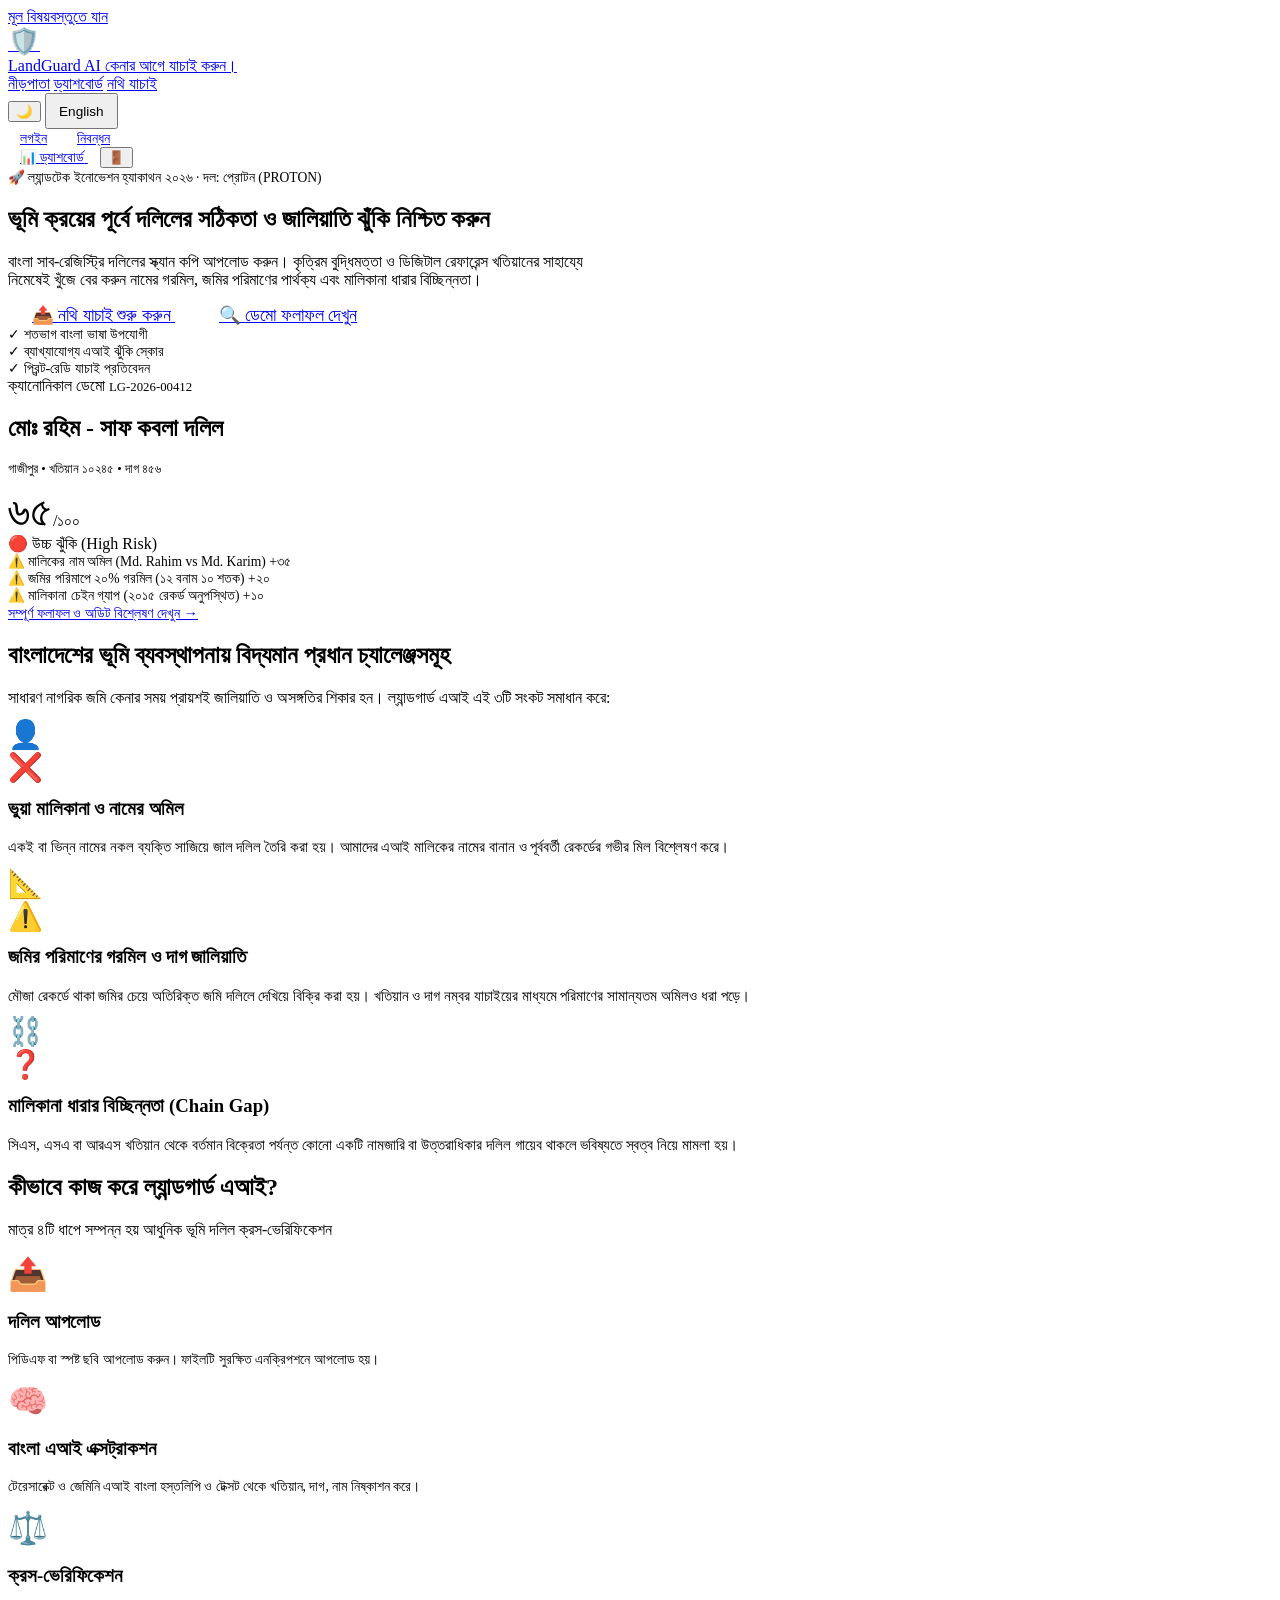
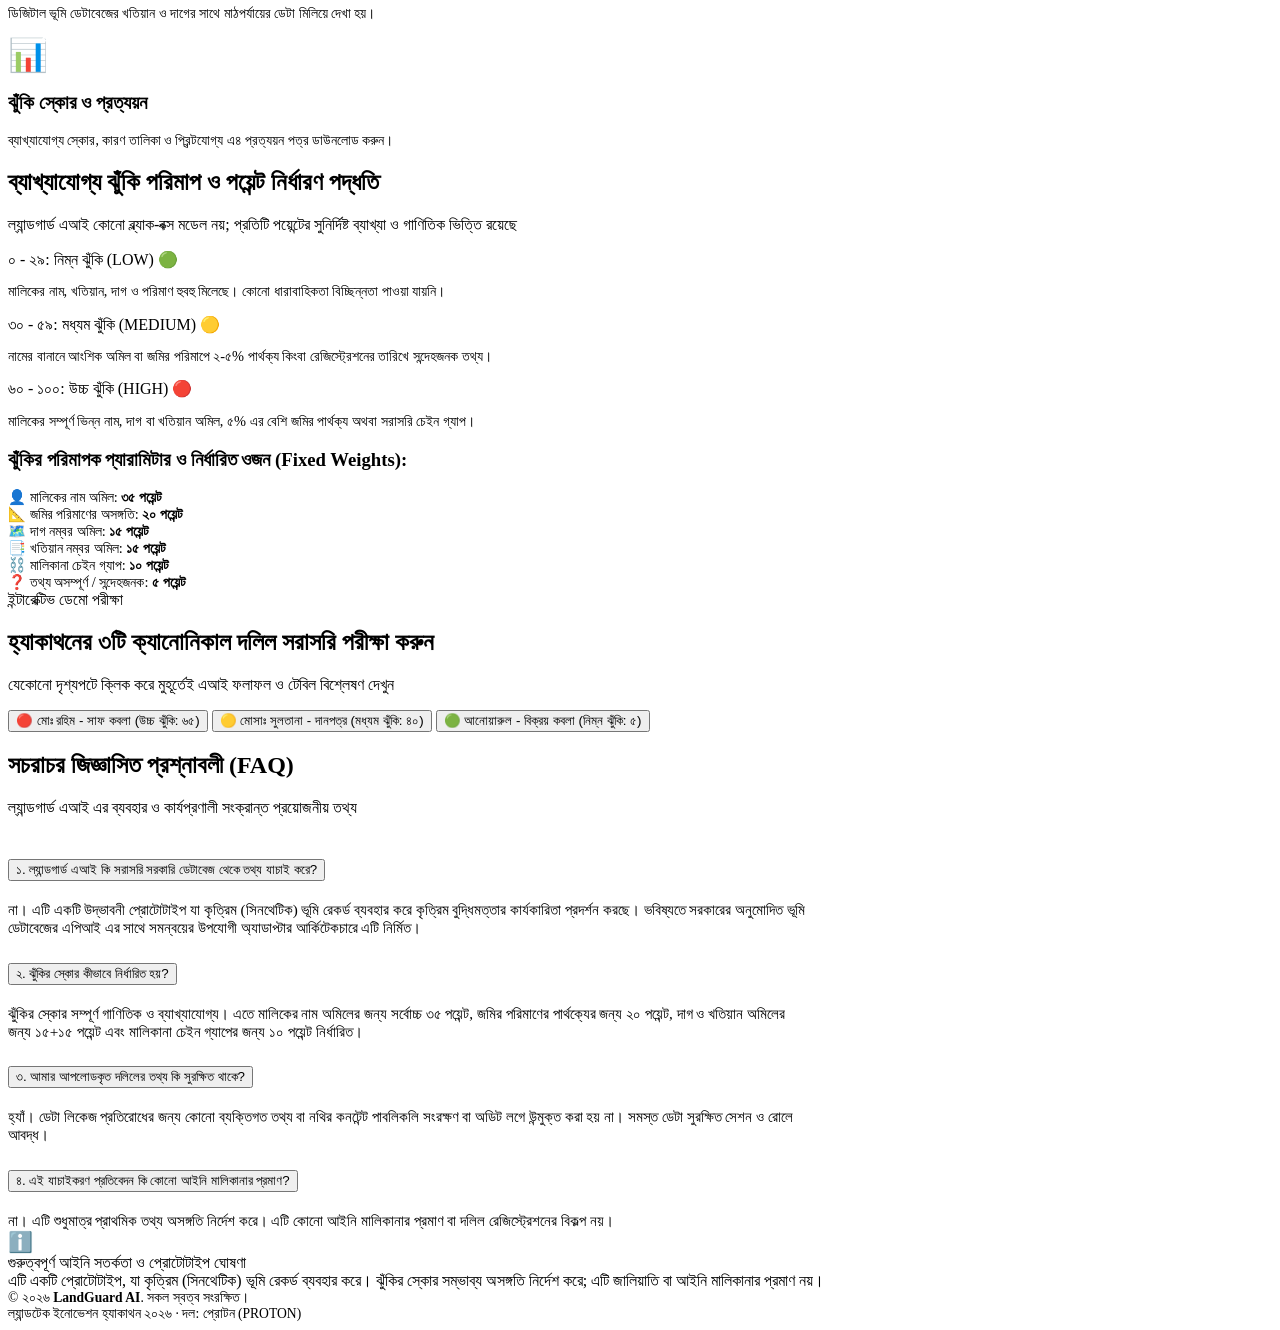
==== frontend/index.html @ 5c53dc71 "feat(frontend): complete Part A frontend-first implementation with mock layer, i18n, design system, " ====
<!DOCTYPE html>
<html lang="bn">
<head>
  <meta charset="UTF-8">
  <meta name="viewport" content="width=device-width, initial-scale=1.0">
  <title>LandGuard AI - কেনার আগে যাচাই করুন | ভূমি দলিল যাচাইকরণ প্ল্যাটফর্ম</title>
  <meta name="description" content="বাংলা-প্রথম এআইনির্ভর ভূমি দলিল যাচাইকরণ ও জালিয়াতি ঝুঁকি সনাক্তকরণ প্রোটোটাইপ। ল্যান্ডটেক ইনোভেশন হ্যাকাথন ২০২৬, টিম প্রোটন।">
  <link rel="preconnect" href="https://fonts.googleapis.com">
  <link rel="preconnect" href="https://fonts.gstatic.com" crossorigin>
  <link href="https://fonts.googleapis.com/css2?family=Inter:wght@400;500;600&family=Noto+Sans+Bengali:wght@400;500;600;700&family=Poppins:wght@600;700&family=JetBrains+Mono:wght@500;600&display=swap" rel="stylesheet">
  <link rel="stylesheet" href="/css/bootstrap.min.css">
  <link rel="stylesheet" href="/css/tokens.css">
  <link rel="stylesheet" href="/css/base.css">
  <link rel="stylesheet" href="/css/components.css">
  <style>
    .hero-section {
      background: radial-gradient(circle at 80% 20%, rgba(19, 165, 121, 0.12) 0%, rgba(11, 37, 69, 0.02) 70%), var(--color-bg);
      padding: var(--space-7) 0 var(--space-8) 0;
      border-bottom: 1px solid var(--color-border);
    }
    .feature-icon-box {
      width: 56px;
      height: 56px;
      border-radius: var(--radius-md);
      background-color: var(--color-surface-alt);
      display: flex;
      align-items: center;
      justify-content: center;
      font-size: 1.75rem;
      margin-bottom: var(--space-3);
    }
    .step-card {
      position: relative;
      background: var(--color-surface);
      border: 1px solid var(--color-border);
      border-radius: var(--radius-lg);
      padding: var(--space-4);
      height: 100%;
    }
    .step-num {
      position: absolute;
      top: -14px;
      left: 20px;
      width: 32px;
      height: 32px;
      border-radius: 50%;
      background: var(--color-primary);
      color: #fff;
      display: flex;
      align-items: center;
      justify-content: center;
      font-weight: 700;
      font-size: 0.9rem;
    }
  </style>
</head>
<body>
  <a href="#main" class="skip-link">মূল বিষয়বস্তুতে যান</a>

  <!-- Header / Navigation -->
  <header class="navbar-custom">
    <div class="container-lg-custom d-flex justify-content-between align-items-center">
      <a href="/index.html" class="navbar-brand-wrap">
        <span style="font-size: 1.6rem;">🛡️</span>
        <div>
          <span class="navbar-brand-title">LandGuard AI</span>
          <span class="navbar-brand-tagline" data-i18n="app.tagline">কেনার আগে যাচাই করুন।</span>
        </div>
      </a>

      <!-- Desktop Nav Links -->
      <nav class="d-none d-md-flex align-items-center gap-1">
        <a href="/index.html" class="nav-link-custom active" data-nav="home" data-i18n="nav.home">নীড়পাতা</a>
        <a href="/dashboard.html" class="nav-link-custom" data-nav="dashboard" data-i18n="nav.dashboard">ড্যাশবোর্ড</a>
        <a href="/upload.html" class="nav-link-custom" data-nav="upload" data-i18n="nav.upload">নথি যাচাই</a>
        <a href="/admin/index.html" class="nav-link-custom nav-admin-only" style="display: none;" data-nav="admin" data-i18n="nav.admin">অ্যাডমিন</a>
      </nav>

      <!-- User & Utilities -->
      <div class="d-flex align-items-center gap-2">
        <button class="btn-custom btn-ghost-custom text-white theme-toggle-btn" aria-label="Toggle theme">
          <span class="theme-toggle-icon">🌙</span>
        </button>
        <button class="btn-custom btn-outline-custom text-white border-white lang-toggle-btn" style="min-height: 36px; padding: 0 12px; font-size: 0.85rem;">
          English
        </button>

        <!-- Guest Links -->
        <div class="nav-guest-only d-flex align-items-center gap-2">
          <a href="/login.html" class="btn-custom btn-ghost-custom text-white" style="min-height: 36px; padding: 0 12px; font-size: 0.85rem;" data-i18n="nav.login">লগইন</a>
          <a href="/register.html" class="btn-custom btn-secondary-custom" style="min-height: 36px; padding: 0 14px; font-size: 0.85rem;" data-i18n="nav.register">নিবন্ধন</a>
        </div>

        <!-- Authenticated Links -->
        <div class="nav-auth-only d-none align-items-center gap-2 ps-2 border-start border-secondary">
          <a href="/dashboard.html" class="btn-custom btn-secondary-custom" style="min-height: 36px; padding: 0 12px; font-size: 0.85rem;">
            <span>📊</span> <span data-i18n="nav.dashboard">ড্যাশবোর্ড</span>
          </a>
          <button class="btn-custom btn-ghost-custom text-white logout-trigger" title="লগআউট" aria-label="লগআউট">
            <span>🚪</span>
          </button>
        </div>
      </div>
    </div>
  </header>

  <!-- Main Content -->
  <main id="main" class="main-content">
    
    <!-- Hero Section -->
    <section class="hero-section">
      <div class="container-lg-custom">
        <div class="row align-items-center g-5">
          <div class="col-12 col-lg-7">
            <span class="badge mb-3 px-3 py-2" style="background-color: var(--color-surface); border: 1px solid var(--color-border); color: var(--color-primary); font-size: 0.85rem; border-radius: var(--radius-pill);">
              🚀 ল্যান্ডটেক ইনোভেশন হ্যাকাথন ২০২৬ · দল: প্রোটন (PROTON)
            </span>
            <h1 class="display-hero mb-3" style="color: var(--color-primary);">
              ভূমি ক্রয়ের পূর্বে দলিলের সঠিকতা ও জালিয়াতি ঝুঁকি নিশ্চিত করুন
            </h1>
            <p class="text-lead text-muted-custom mb-4" style="max-width: 620px;">
              বাংলা সাব-রেজিস্ট্রি দলিলের স্ক্যান কপি আপলোড করুন। কৃত্রিম বুদ্ধিমত্তা ও ডিজিটাল রেফারেন্স খতিয়ানের সাহায্যে নিমেষেই খুঁজে বের করুন নামের গরমিল, জমির পরিমাণের পার্থক্য এবং মালিকানা ধারার বিচ্ছিন্নতা।
            </p>

            <div class="d-flex flex-wrap gap-3 mb-4">
              <a href="/upload.html" class="btn-custom btn-secondary-custom" style="font-size: 1.1rem; padding: 0 24px;">
                <span>📤</span> <span data-i18n="upload.title">নথি যাচাই শুরু করুন</span>
              </a>
              <a href="#demoPreview" class="btn-custom btn-outline-custom" style="font-size: 1.1rem; padding: 0 20px;">
                <span>🔍</span> <span>ডেমো ফলাফল দেখুন</span>
              </a>
            </div>

            <!-- Trust Points -->
            <div class="d-flex flex-wrap gap-4 text-muted-custom pt-3 border-top border-light-subtle" style="font-size: 0.9rem;">
              <div>✓ শতভাগ বাংলা ভাষা উপযোগী</div>
              <div>✓ ব্যাখ্যাযোগ্য এআই ঝুঁকি স্কোর</div>
              <div>✓ প্রিন্ট-রেডি যাচাই প্রতিবেদন</div>
            </div>
          </div>

          <!-- Hero Visual Card (Interactive Mini Result Preview) -->
          <div class="col-12 col-lg-5">
            <div class="card-custom watermark-synthetic p-4" style="box-shadow: var(--shadow-lg);">
              <div class="d-flex justify-content-between align-items-center mb-3">
                <span class="badge bg-danger-subtle text-danger border border-danger-subtle fw-semibold">ক্যানোনিকাল ডেমো</span>
                <span class="font-mono text-muted-custom" style="font-size: 0.8rem;">LG-2026-00412</span>
              </div>
              <h2 class="h5 mb-1">মোঃ রহিম - সাফ কবলা দলিল</h2>
              <p class="text-muted-custom mb-3" style="font-size: 0.8rem;">গাজীপুর • খতিয়ান ১০২৪৫ • দাগ ৪৫৬</p>

              <!-- Mini Gauge Preview -->
              <div class="text-center py-2 mb-3 rounded" style="background-color: var(--color-surface-alt);">
                <div class="font-mono fw-bold text-danger" style="font-size: 2.8rem; line-height: 1;">৬৫<span style="font-size: 1rem; color: var(--color-text-muted);">/১০০</span></div>
                <span class="risk-badge risk-badge--high mt-1">
                  <span>🔴</span> <span>উচ্চ ঝুঁকি (High Risk)</span>
                </span>
              </div>

              <div class="d-flex flex-column gap-2 mb-3" style="font-size: 0.85rem;">
                <div class="d-flex justify-content-between align-items-center p-2 rounded" style="background: var(--risk-high-bg); color: var(--risk-high);">
                  <span>⚠️ মালিকের নাম অমিল (Md. Rahim vs Md. Karim)</span>
                  <span class="font-mono fw-bold">+৩৫</span>
                </div>
                <div class="d-flex justify-content-between align-items-center p-2 rounded" style="background: var(--risk-high-bg); color: var(--risk-high);">
                  <span>⚠️ জমির পরিমাপে ২০% গরমিল (১২ বনাম ১০ শতক)</span>
                  <span class="font-mono fw-bold">+২০</span>
                </div>
                <div class="d-flex justify-content-between align-items-center p-2 rounded" style="background: var(--risk-high-bg); color: var(--risk-high);">
                  <span>⚠️ মালিকানা চেইন গ্যাপ (২০১৫ রেকর্ড অনুপস্থিত)</span>
                  <span class="font-mono fw-bold">+১০</span>
                </div>
              </div>

              <a href="/result.html?id=3" class="btn-custom btn-primary-custom w-100" style="min-height: 40px; font-size: 0.9rem;">
                সম্পূর্ণ ফলাফল ও অডিট বিশ্লেষণ দেখুন →
              </a>
            </div>
          </div>
        </div>
      </div>
    </section>

    <!-- Problem Breakdown Section -->
    <section class="py-5">
      <div class="container-lg-custom">
        <div class="text-center mb-5">
          <h2 class="h2 mb-2">বাংলাদেশের ভূমি ব্যবস্থাপনায় বিদ্যমান প্রধান চ্যালেঞ্জসমূহ</h2>
          <p class="text-muted-custom mx-auto" style="max-width: 640px;">সাধারণ নাগরিক জমি কেনার সময় প্রায়শই জালিয়াতি ও অসঙ্গতির শিকার হন। ল্যান্ডগার্ড এআই এই ৩টি সংকট সমাধান করে:</p>
        </div>

        <div class="row g-4">
          <div class="col-12 col-md-4">
            <div class="card-custom h-100">
              <div class="feature-icon-box" style="color: var(--risk-high);">👤❌</div>
              <h3 class="h4 mb-2">ভুয়া মালিকানা ও নামের অমিল</h3>
              <p class="text-muted-custom" style="font-size: 0.95rem;">
                একই বা ভিন্ন নামের নকল ব্যক্তি সাজিয়ে জাল দলিল তৈরি করা হয়। আমাদের এআই মালিকের নামের বানান ও পূর্ববর্তী রেকর্ডের গভীর মিল বিশ্লেষণ করে।
              </p>
            </div>
          </div>

          <div class="col-12 col-md-4">
            <div class="card-custom h-100">
              <div class="feature-icon-box" style="color: var(--risk-medium);">📐⚠️</div>
              <h3 class="h4 mb-2">জমির পরিমাণের গরমিল ও দাগ জালিয়াতি</h3>
              <p class="text-muted-custom" style="font-size: 0.95rem;">
                মৌজা রেকর্ডে থাকা জমির চেয়ে অতিরিক্ত জমি দলিলে দেখিয়ে বিক্রি করা হয়। খতিয়ান ও দাগ নম্বর যাচাইয়ের মাধ্যমে পরিমাণের সামান্যতম অমিলও ধরা পড়ে।
              </p>
            </div>
          </div>

          <div class="col-12 col-md-4">
            <div class="card-custom h-100">
              <div class="feature-icon-box" style="color: var(--color-primary);">⛓️❓</div>
              <h3 class="h4 mb-2">মালিকানা ধারার বিচ্ছিন্নতা (Chain Gap)</h3>
              <p class="text-muted-custom" style="font-size: 0.95rem;">
                সিএস, এসএ বা আরএস খতিয়ান থেকে বর্তমান বিক্রেতা পর্যন্ত কোনো একটি নামজারি বা উত্তরাধিকার দলিল গায়েব থাকলে ভবিষ্যতে স্বত্ব নিয়ে মামলা হয়।
              </p>
            </div>
          </div>
        </div>
      </div>
    </section>

    <!-- How It Works Section -->
    <section class="py-5" style="background-color: var(--color-surface-alt); border-top: 1px solid var(--color-border); border-bottom: 1px solid var(--color-border);">
      <div class="container-lg-custom">
        <div class="text-center mb-5">
          <h2 class="h2 mb-2">কীভাবে কাজ করে ল্যান্ডগার্ড এআই?</h2>
          <p class="text-muted-custom mx-auto" style="max-width: 600px;">মাত্র ৪টি ধাপে সম্পন্ন হয় আধুনিক ভূমি দলিল ক্রস-ভেরিফিকেশন</p>
        </div>

        <div class="row g-4">
          <div class="col-12 col-sm-6 col-lg-3">
            <div class="step-card">
              <div class="step-num">১</div>
              <div class="mt-2 mb-2" style="font-size: 2rem;">📤</div>
              <h3 class="h5 mb-2">দলিল আপলোড</h3>
              <p class="text-muted-custom" style="font-size: 0.85rem;">পিডিএফ বা স্পষ্ট ছবি আপলোড করুন। ফাইলটি সুরক্ষিত এনক্রিপশনে আপলোড হয়।</p>
            </div>
          </div>

          <div class="col-12 col-sm-6 col-lg-3">
            <div class="step-card">
              <div class="step-num">২</div>
              <div class="mt-2 mb-2" style="font-size: 2rem;">🧠</div>
              <h3 class="h5 mb-2">বাংলা এআই এক্সট্রাকশন</h3>
              <p class="text-muted-custom" style="font-size: 0.85rem;">টেরেসারেক্ট ও জেমিনি এআই বাংলা হস্তলিপি ও টেক্সট থেকে খতিয়ান, দাগ, নাম নিষ্কাশন করে।</p>
            </div>
          </div>

          <div class="col-12 col-sm-6 col-lg-3">
            <div class="step-card">
              <div class="step-num">৩</div>
              <div class="mt-2 mb-2" style="font-size: 2rem;">⚖️</div>
              <h3 class="h5 mb-2">ক্রস-ভেরিফিকেশন</h3>
              <p class="text-muted-custom" style="font-size: 0.85rem;">ডিজিটাল ভূমি ডেটাবেজের খতিয়ান ও দাগের সাথে মাঠপর্যায়ের ডেটা মিলিয়ে দেখা হয়।</p>
            </div>
          </div>

          <div class="col-12 col-sm-6 col-lg-3">
            <div class="step-card">
              <div class="step-num">৪</div>
              <div class="mt-2 mb-2" style="font-size: 2rem;">📊</div>
              <h3 class="h5 mb-2">ঝুঁকি স্কোর ও প্রত্যয়ন</h3>
              <p class="text-muted-custom" style="font-size: 0.85rem;">ব্যাখ্যাযোগ্য স্কোর, কারণ তালিকা ও প্রিন্টযোগ্য এ৪ প্রত্যয়ন পত্র ডাউনলোড করুন।</p>
            </div>
          </div>
        </div>
      </div>
    </section>

    <!-- Risk Scoring Explainer Section -->
    <section class="py-5">
      <div class="container-lg-custom">
        <div class="text-center mb-5">
          <h2 class="h2 mb-2">ব্যাখ্যাযোগ্য ঝুঁকি পরিমাপ ও পয়েন্ট নির্ধারণ পদ্ধতি</h2>
          <p class="text-muted-custom mx-auto" style="max-width: 650px;">ল্যান্ডগার্ড এআই কোনো ব্ল্যাক-বক্স মডেল নয়; প্রতিটি পয়েন্টের সুনির্দিষ্ট ব্যাখ্যা ও গাণিতিক ভিত্তি রয়েছে</p>
        </div>

        <div class="row g-4 justify-content-center">
          <div class="col-12 col-md-4">
            <div class="card-custom text-center p-4" style="border-top: 4px solid var(--risk-low);">
              <span class="risk-badge risk-badge--low mb-2" style="font-size: 1rem;">০ - ২৯: নিম্ন ঝুঁকি (LOW) 🟢</span>
              <p class="text-muted-custom mt-2" style="font-size: 0.9rem;">
                মালিকের নাম, খতিয়ান, দাগ ও পরিমাণ হুবহু মিলেছে। কোনো ধারাবাহিকতা বিচ্ছিন্নতা পাওয়া যায়নি।
              </p>
            </div>
          </div>

          <div class="col-12 col-md-4">
            <div class="card-custom text-center p-4" style="border-top: 4px solid var(--risk-medium);">
              <span class="risk-badge risk-badge--medium mb-2" style="font-size: 1rem;">৩০ - ৫৯: মধ্যম ঝুঁকি (MEDIUM) 🟡</span>
              <p class="text-muted-custom mt-2" style="font-size: 0.9rem;">
                নামের বানানে আংশিক অমিল বা জমির পরিমাপে ২-৫% পার্থক্য কিংবা রেজিস্ট্রেশনের তারিখে সন্দেহজনক তথ্য।
              </p>
            </div>
          </div>

          <div class="col-12 col-md-4">
            <div class="card-custom text-center p-4" style="border-top: 4px solid var(--risk-high);">
              <span class="risk-badge risk-badge--high mb-2" style="font-size: 1rem;">৬০ - ১০০: উচ্চ ঝুঁকি (HIGH) 🔴</span>
              <p class="text-muted-custom mt-2" style="font-size: 0.9rem;">
                মালিকের সম্পূর্ণ ভিন্ন নাম, দাগ বা খতিয়ান অমিল, ৫% এর বেশি জমির পার্থক্য অথবা সরাসরি চেইন গ্যাপ।
              </p>
            </div>
          </div>
        </div>

        <!-- Weight Table -->
        <div class="mt-4 p-4 rounded" style="background-color: var(--color-surface); border: 1px solid var(--color-border);">
          <h3 class="h5 mb-3">ঝুঁকির পরিমাপক প্যারামিটার ও নির্ধারিত ওজন (Fixed Weights):</h3>
          <div class="row g-3" style="font-size: 0.9rem;">
            <div class="col-6 col-md-4">👤 মালিকের নাম অমিল: <strong>৩৫ পয়েন্ট</strong></div>
            <div class="col-6 col-md-4">📐 জমির পরিমাণের অসঙ্গতি: <strong>২০ পয়েন্ট</strong></div>
            <div class="col-6 col-md-4">🗺️ দাগ নম্বর অমিল: <strong>১৫ পয়েন্ট</strong></div>
            <div class="col-6 col-md-4">📑 খতিয়ান নম্বর অমিল: <strong>১৫ পয়েন্ট</strong></div>
            <div class="col-6 col-md-4">⛓️ মালিকানা চেইন গ্যাপ: <strong>১০ পয়েন্ট</strong></div>
            <div class="col-6 col-md-4">❓ তথ্য অসম্পূর্ণ / সন্দেহজনক: <strong>৫ পয়েন্ট</strong></div>
          </div>
        </div>
      </div>
    </section>

    <!-- Interactive Demo Preview (Anchor #demoPreview) -->
    <section id="demoPreview" class="py-5" style="background-color: var(--color-surface-alt); border-top: 1px solid var(--color-border); border-bottom: 1px solid var(--color-border);">
      <div class="container-lg-custom">
        <div class="text-center mb-4">
          <span class="sim-pill mb-2 d-inline-block">ইন্টারেক্টিভ ডেমো পরীক্ষা</span>
          <h2 class="h2 mb-2">হ্যাকাথনের ৩টি ক্যানোনিকাল দলিল সরাসরি পরীক্ষা করুন</h2>
          <p class="text-muted-custom mx-auto" style="max-width: 600px;">যেকোনো দৃশ্যপটে ক্লিক করে মুহূর্তেই এআই ফলাফল ও টেবিল বিশ্লেষণ দেখুন</p>
        </div>

        <!-- Scenario Switcher Buttons -->
        <div class="d-flex justify-content-center flex-wrap gap-2 mb-4">
          <button class="btn-custom btn-primary-custom landing-demo-tab" data-target="rahim">
            🔴 মোঃ রহিম - সাফ কবলা (উচ্চ ঝুঁকি: ৬৫)
          </button>
          <button class="btn-custom btn-outline-custom landing-demo-tab" data-target="medium">
            🟡 মোসাঃ সুলতানা - দানপত্র (মধ্যম ঝুঁকি: ৪০)
          </button>
          <button class="btn-custom btn-outline-custom landing-demo-tab" data-target="clean">
            🟢 আনোয়ারুল - বিক্রয় কবলা (নিম্ন ঝুঁকি: ৫)
          </button>
        </div>

        <!-- Preview Card -->
        <div class="card-custom p-4">
          <div id="demoDisplayContent">
            <!-- Populated dynamically via JS -->
          </div>
        </div>
      </div>
    </section>

    <!-- FAQ Accordion -->
    <section class="py-5">
      <div class="container-lg-custom">
        <div class="text-center mb-5">
          <h2 class="h2 mb-2">সচরাচর জিজ্ঞাসিত প্রশ্নাবলী (FAQ)</h2>
          <p class="text-muted-custom">ল্যান্ডগার্ড এআই এর ব্যবহার ও কার্যপ্রণালী সংক্রান্ত প্রয়োজনীয় তথ্য</p>
        </div>

        <div class="accordion mx-auto" id="faqAccordion" style="max-width: 800px;">
          <div class="accordion-item mb-2" style="border: 1px solid var(--color-border); border-radius: var(--radius-md); overflow: hidden;">
            <h2 class="accordion-header">
              <button class="accordion-button collapsed fw-bold" type="button" data-bs-toggle="collapse" data-bs-target="#faq1">
                ১. ল্যান্ডগার্ড এআই কি সরাসরি সরকারি ডেটাবেজ থেকে তথ্য যাচাই করে?
              </button>
            </h2>
            <div id="faq1" class="accordion-collapse collapse" data-bs-parent="#faqAccordion">
              <div class="accordion-body text-muted-custom" style="font-size: 0.95rem;">
                না। এটি একটি উদ্ভাবনী প্রোটোটাইপ যা কৃত্রিম (সিনথেটিক) ভূমি রেকর্ড ব্যবহার করে কৃত্রিম বুদ্ধিমত্তার কার্যকারিতা প্রদর্শন করছে। ভবিষ্যতে সরকারের অনুমোদিত ভূমি ডেটাবেজের এপিআই এর সাথে সমন্বয়ের উপযোগী অ্যাডাপ্টার আর্কিটেকচারে এটি নির্মিত।
              </div>
            </div>
          </div>

          <div class="accordion-item mb-2" style="border: 1px solid var(--color-border); border-radius: var(--radius-md); overflow: hidden;">
            <h2 class="accordion-header">
              <button class="accordion-button collapsed fw-bold" type="button" data-bs-toggle="collapse" data-bs-target="#faq2">
                ২. ঝুঁকির স্কোর কীভাবে নির্ধারিত হয়?
              </button>
            </h2>
            <div id="faq2" class="accordion-collapse collapse" data-bs-parent="#faqAccordion">
              <div class="accordion-body text-muted-custom" style="font-size: 0.95rem;">
                ঝুঁকির স্কোর সম্পূর্ণ গাণিতিক ও ব্যাখ্যাযোগ্য। এতে মালিকের নাম অমিলের জন্য সর্বোচ্চ ৩৫ পয়েন্ট, জমির পরিমাণের পার্থক্যের জন্য ২০ পয়েন্ট, দাগ ও খতিয়ান অমিলের জন্য ১৫+১৫ পয়েন্ট এবং মালিকানা চেইন গ্যাপের জন্য ১০ পয়েন্ট নির্ধারিত।
              </div>
            </div>
          </div>

          <div class="accordion-item mb-2" style="border: 1px solid var(--color-border); border-radius: var(--radius-md); overflow: hidden;">
            <h2 class="accordion-header">
              <button class="accordion-button collapsed fw-bold" type="button" data-bs-toggle="collapse" data-bs-target="#faq3">
                ৩. আমার আপলোডকৃত দলিলের তথ্য কি সুরক্ষিত থাকে?
              </button>
            </h2>
            <div id="faq3" class="accordion-collapse collapse" data-bs-parent="#faqAccordion">
              <div class="accordion-body text-muted-custom" style="font-size: 0.95rem;">
                হ্যাঁ। ডেটা লিকেজ প্রতিরোধের জন্য কোনো ব্যক্তিগত তথ্য বা নথির কনটেন্ট পাবলিকলি সংরক্ষণ বা অডিট লগে উন্মুক্ত করা হয় না। সমস্ত ডেটা সুরক্ষিত সেশন ও রোলে আবদ্ধ।
              </div>
            </div>
          </div>

          <div class="accordion-item mb-2" style="border: 1px solid var(--color-border); border-radius: var(--radius-md); overflow: hidden;">
            <h2 class="accordion-header">
              <button class="accordion-button collapsed fw-bold" type="button" data-bs-toggle="collapse" data-bs-target="#faq4">
                ৪. এই যাচাইকরণ প্রতিবেদন কি কোনো আইনি মালিকানার প্রমাণ?
              </button>
            </h2>
            <div id="faq4" class="accordion-collapse collapse" data-bs-parent="#faqAccordion">
              <div class="accordion-body text-muted-custom" style="font-size: 0.95rem;">
                না। এটি শুধুমাত্র প্রাথমিক তথ্য অসঙ্গতি নির্দেশ করে। এটি কোনো আইনি মালিকানার প্রমাণ বা দলিল রেজিস্ট্রেশনের বিকল্প নয়।
              </div>
            </div>
          </div>
        </div>
      </div>
    </section>

  </main>

  <!-- Footer with Mandatory Disclaimer -->
  <footer class="footer-custom">
    <div class="container-lg-custom">
      <div class="alert-custom alert-disclaimer mb-4">
        <span style="font-size: 1.25rem;">ℹ️</span>
        <div>
          <div class="fw-bold mb-1" data-i18n="disclaimer.title">গুরুত্বপূর্ণ আইনি সতর্কতা ও প্রোটোটাইপ ঘোষণা</div>
          <div data-i18n="disclaimer.text">এটি একটি প্রোটোটাইপ, যা কৃত্রিম (সিনথেটিক) ভূমি রেকর্ড ব্যবহার করে। ঝুঁকির স্কোর সম্ভাব্য অসঙ্গতি নির্দেশ করে; এটি জালিয়াতি বা আইনি মালিকানার প্রমাণ নয়।</div>
        </div>
      </div>

      <div class="d-flex flex-column flex-md-row justify-content-between align-items-center gap-3 pt-3 border-top border-light-subtle" style="font-size: 0.85rem;">
        <div>
          © ২০২৬ <strong>LandGuard AI</strong>. সকল স্বত্ব সংরক্ষিত।
        </div>
        <div data-i18n="disclaimer.footer_note">
          ল্যান্ডটেক ইনোভেশন হ্যাকাথন ২০২৬ · দল: প্রোটন (PROTON)
        </div>
      </div>
    </div>
  </footer>

  <script src="/js/bootstrap.bundle.min.js"></script>
  <script type="module">
    import { initAppShell } from '/js/shell.js';
    import { MOCK_SCENARIOS } from '/js/mock/scenarios.js';
    import { formatNumber } from '/js/i18n.js';

    await initAppShell({ activeNav: 'home' });

    const demoDisplay = document.getElementById('demoDisplayContent');
    const tabs = document.querySelectorAll('.landing-demo-tab');

    function renderScenarioPreview(key) {
      let data = MOCK_SCENARIOS.Rahim_Land_Deed;
      if (key === 'medium') data = MOCK_SCENARIOS.medium_risk;
      else if (key === 'clean') data = MOCK_SCENARIOS.clean_match;

      let badgeClass = data.risk_level === 'HIGH' ? 'risk-badge--high' : data.risk_level === 'MEDIUM' ? 'risk-badge--medium' : 'risk-badge--low';
      let icon = data.risk_level === 'HIGH' ? '🔴' : data.risk_level === 'MEDIUM' ? '🟡' : '🟢';

      demoDisplay.innerHTML = `
        <div class="row g-4 align-items-center">
          <div class="col-12 col-md-5 text-center border-end-md pb-3 pb-md-0">
            <span class="badge bg-light text-dark border mb-2 font-mono">${data.report_code}</span>
            <h3 class="h4 mb-1">${data.title_bn}</h3>
            <p class="text-muted-custom mb-3" style="font-size: 0.85rem;">${data.extracted.mouza}, ${data.extracted.district} • খতিয়ান ${formatNumber(data.extracted.khatian_no)} • দাগ ${formatNumber(data.extracted.dag_no)}</p>

            <div class="font-mono fw-bold mb-1" style="font-size: 3rem; color: ${data.risk_score >= 60 ? 'var(--risk-high)' : data.risk_score >= 30 ? 'var(--risk-medium)' : 'var(--risk-low)'};">
              ${formatNumber(data.risk_score)}<span style="font-size: 1.2rem; color: var(--color-text-muted);">/১০০</span>
            </div>
            <span class="risk-badge ${badgeClass} mb-3" style="font-size: 1rem; padding: 6px 16px;">
              <span>${icon}</span>
              <span>${data.risk_level === 'HIGH' ? 'উচ্চ ঝুঁকি' : data.risk_level === 'MEDIUM' ? 'মধ্যম ঝুঁকি' : 'নিম্ন ঝুঁকি'}</span>
            </span>

            <div>
              <a href="/result.html?id=${data.id}" class="btn-custom btn-primary-custom" style="font-size: 0.9rem;">
                সম্পূর্ণ ফলাফল ও রিপোর্ট দেখুন →
              </a>
            </div>
          </div>

          <div class="col-12 col-md-7">
            <h4 class="h5 mb-3">শনাক্তকৃত মূল অসঙ্গতি ও তথ্য তুলনা:</h4>
            <div class="d-flex flex-column gap-2 mb-3">
              ${data.reasons.length === 0 ? '<div class="p-2 text-success">✓ কোনো অসঙ্গতি বা ঝুঁকি পাওয়া যায়নি। হুবহু মিল রয়েছে।</div>' : data.reasons.map(r => `
                <div class="d-flex justify-content-between align-items-center p-2 rounded" style="background-color: var(--color-surface-alt); border: 1px solid var(--color-border); font-size: 0.9rem;">
                  <div>⚠️ ${r.code === 'OWNER_MISMATCH' ? 'মালিকের নাম রেকর্ডের সাথে মেলেনি' : r.code === 'AREA_MISMATCH' ? 'জমির পরিমাপে গরমিল পাওয়া গেছে' : r.code === 'CHAIN_GAP' ? 'মালিকানা চেইন গ্যাপ (অনুপস্থিত রেকর্ড)' : r.code}</div>
                  <span class="font-mono fw-bold text-danger">+${formatNumber(r.points)}</span>
                </div>
              `).join('')}
            </div>

            <div class="table-responsive-custom">
              <table class="table table-sm comparison-table mb-0" style="font-size: 0.8rem;">
                <thead>
                  <tr>
                    <th>তথ্য ক্ষেত্র</th>
                    <th>দলিলে প্রাপ্ত তথ্য</th>
                    <th>রেফারেন্স রেকর্ড</th>
                    <th>ফলাফল</th>
                  </tr>
                </thead>
                <tbody>
                  <tr>
                    <td>মালিকের নাম</td>
                    <td>${data.extracted.owner_name}</td>
                    <td>${data.reference.owner_name}</td>
                    <td>${data.field_results.owner.status === 'match' ? '✓ সঠিক' : '❌ অমিল'}</td>
                  </tr>
                  <tr>
                    <td>জমির পরিমাণ</td>
                    <td>${formatNumber(data.extracted.area_decimal)} শতক</td>
                    <td>${formatNumber(data.reference.area_decimal)} শতক</td>
                    <td>${data.field_results.area.status === 'match' ? '✓ সঠিক' : '❌ গরমিল'}</td>
                  </tr>
                  <tr>
                    <td>মালিকানা চেইন</td>
                    <td>হস্তান্তর ধারা</td>
                    <td>নামজারি রেকর্ড</td>
                    <td>${data.chain_gap ? '⚠️ গ্যাপ রয়েছে' : '✓ সম্পূর্ণ'}</td>
                  </tr>
                </tbody>
              </table>
            </div>

          </div>
        </div>
      `;
    }

    tabs.forEach(tab => {
      tab.addEventListener('click', () => {
        tabs.forEach(t => {
          t.classList.remove('btn-primary-custom');
          t.classList.add('btn-outline-custom');
        });
        tab.classList.remove('btn-outline-custom');
        tab.classList.add('btn-primary-custom');

        renderScenarioPreview(tab.getAttribute('data-target'));
      });
    });

    // Default initial render
    renderScenarioPreview('rahim');
  </script>
</body>
</html>
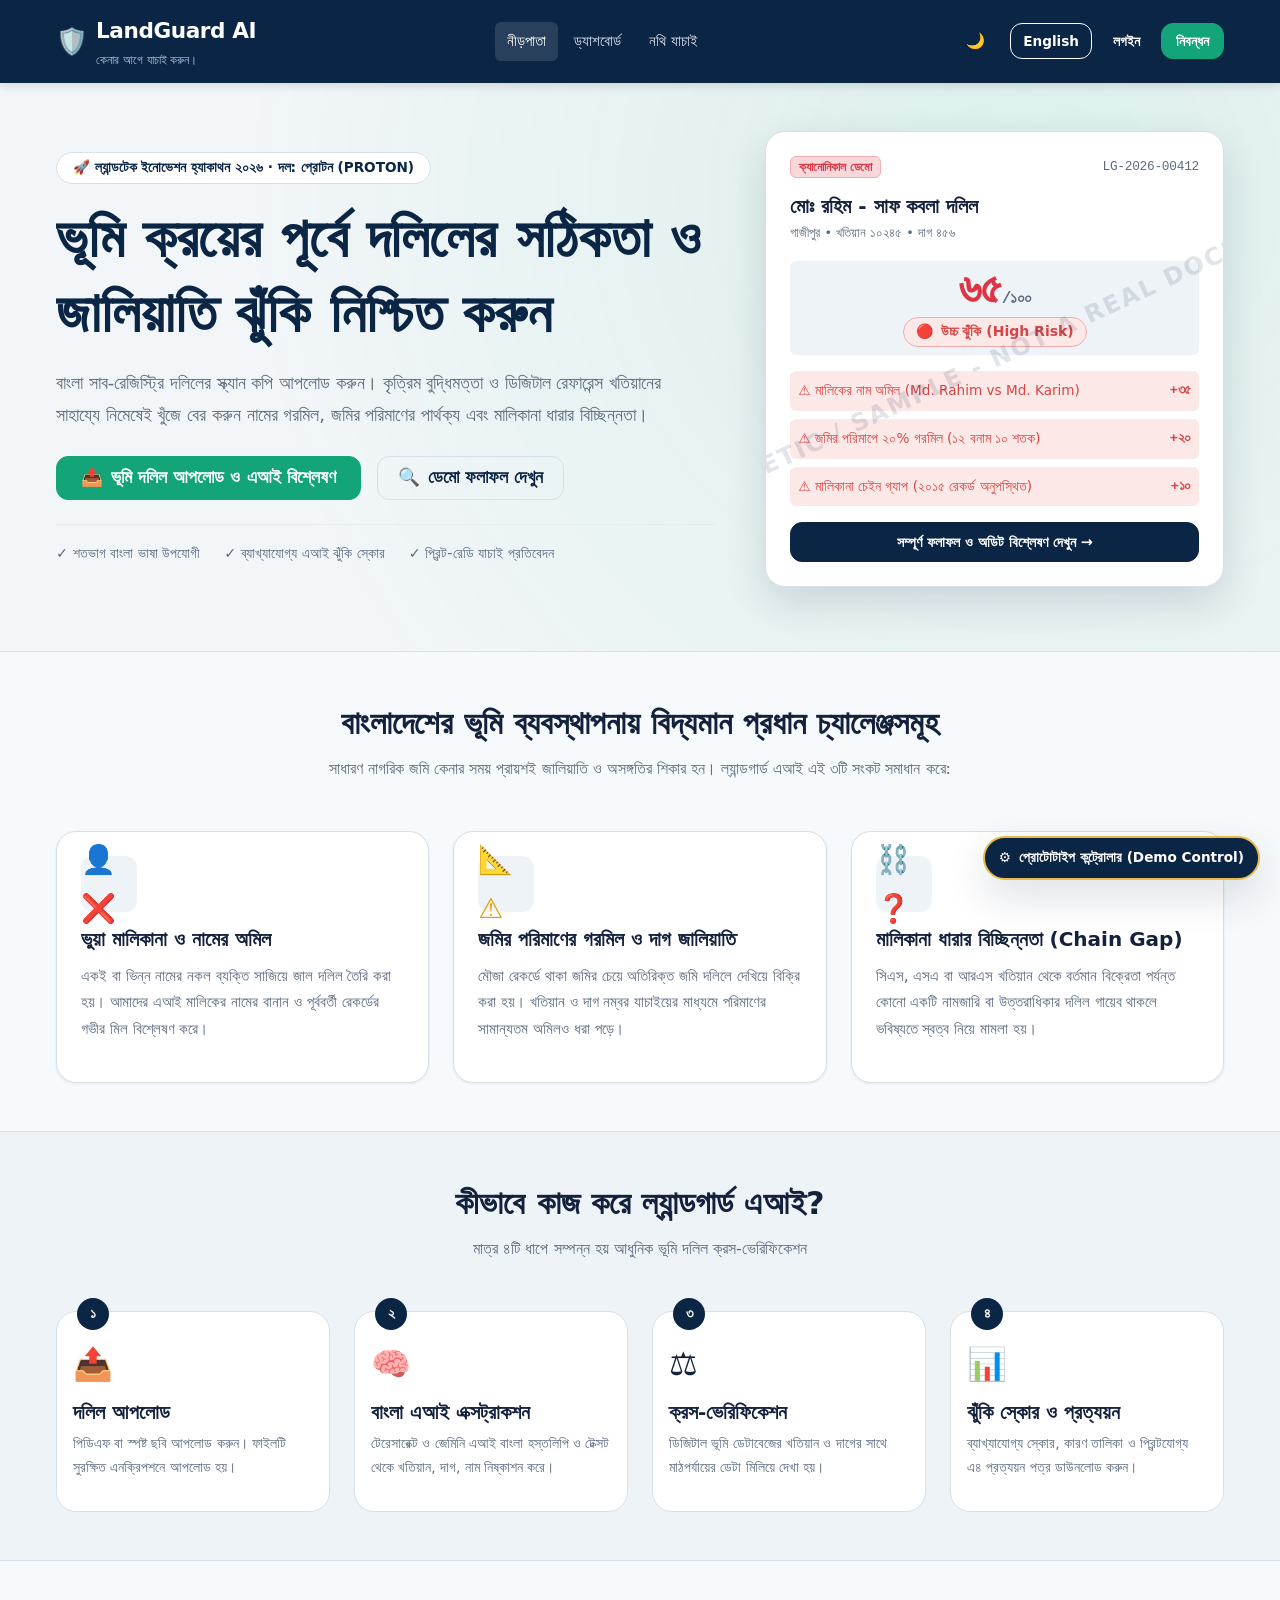
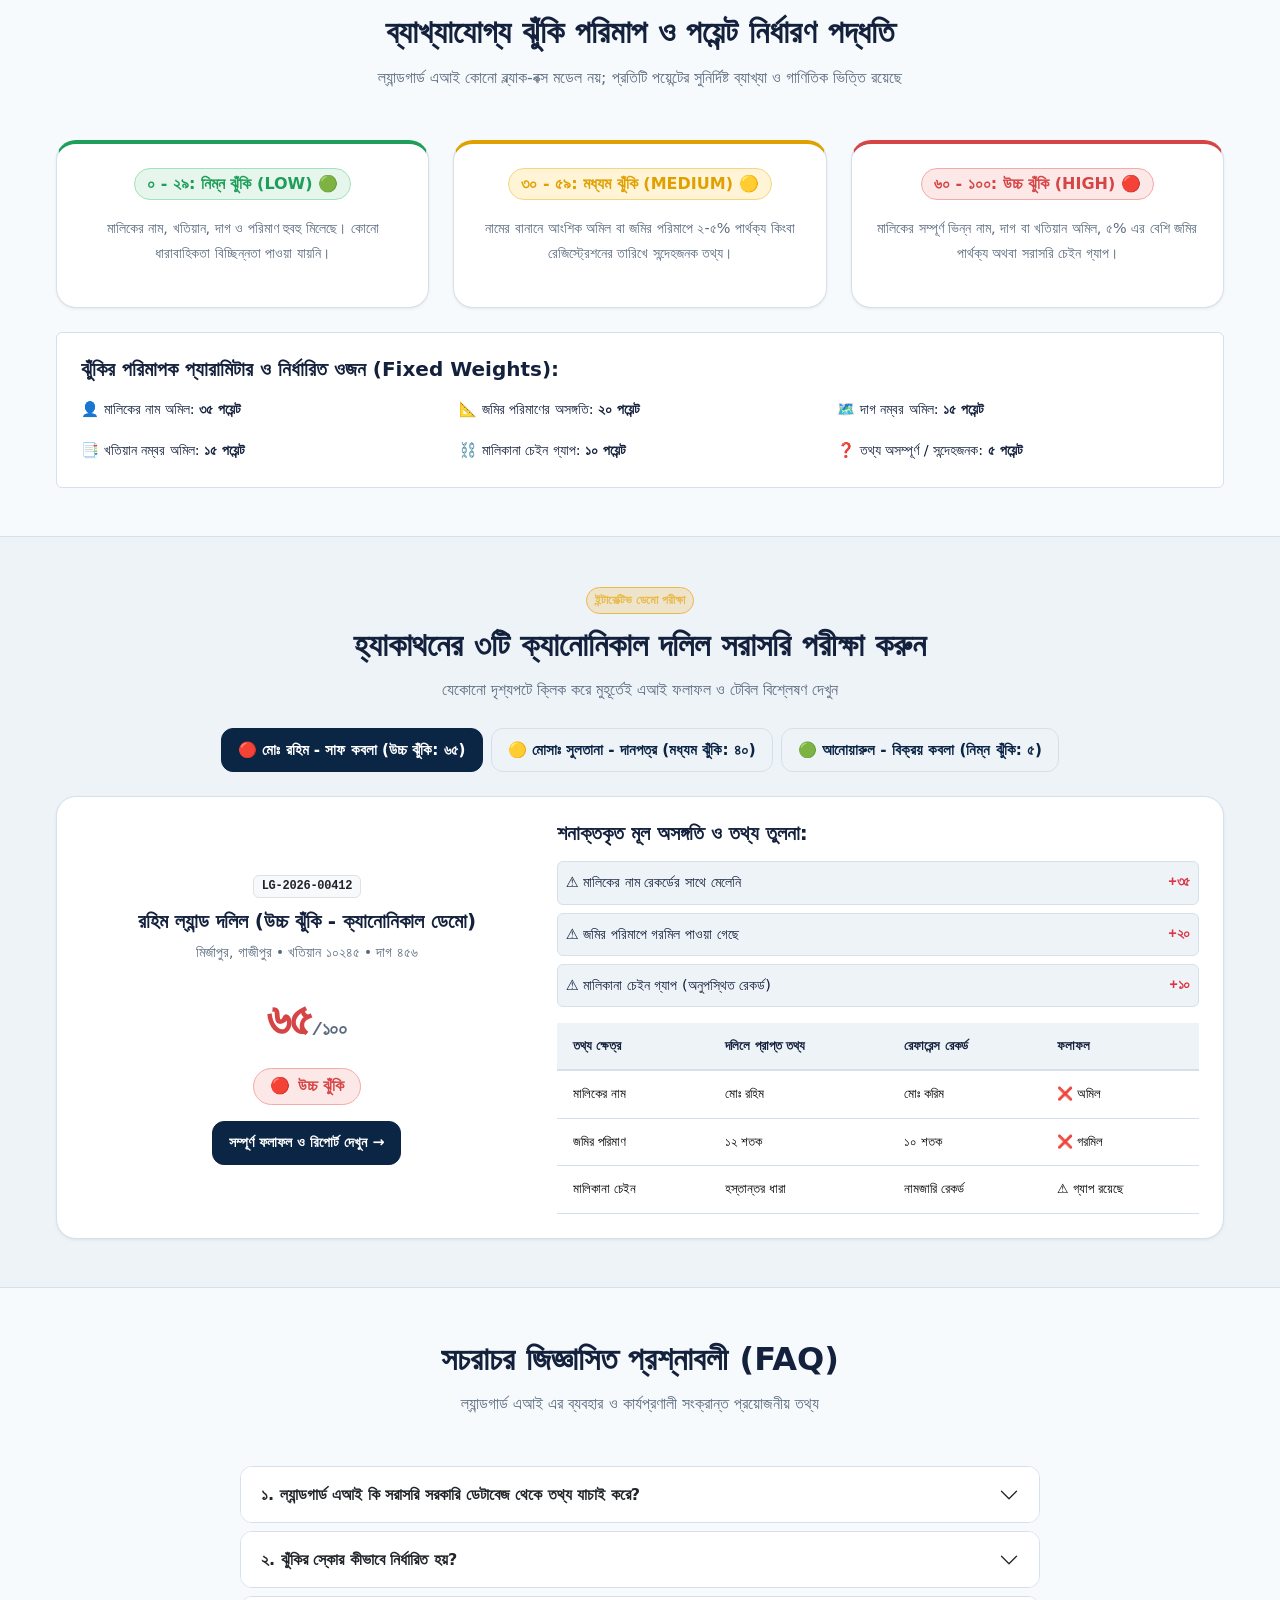
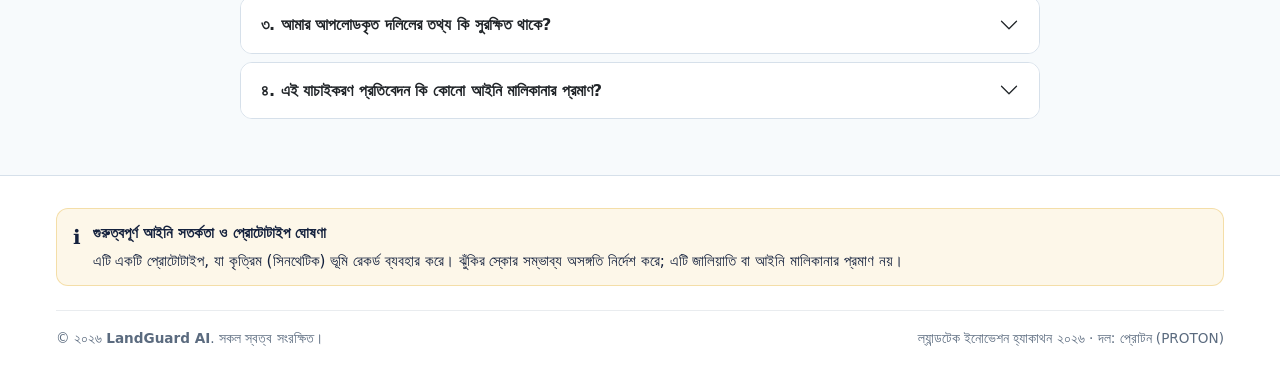
==== commit bd6b9bfc: "feat(deploy): add GitHub Pages deployment workflow and relative path resolution" ====
--- a/frontend/index.html
+++ b/frontend/index.html
@@ -8,10 +8,10 @@
   <link rel="preconnect" href="https://fonts.googleapis.com">
   <link rel="preconnect" href="https://fonts.gstatic.com" crossorigin>
   <link href="https://fonts.googleapis.com/css2?family=Inter:wght@400;500;600&family=Noto+Sans+Bengali:wght@400;500;600;700&family=Poppins:wght@600;700&family=JetBrains+Mono:wght@500;600&display=swap" rel="stylesheet">
-  <link rel="stylesheet" href="/css/bootstrap.min.css">
-  <link rel="stylesheet" href="/css/tokens.css">
-  <link rel="stylesheet" href="/css/base.css">
-  <link rel="stylesheet" href="/css/components.css">
+  <link rel="stylesheet" href="./css/bootstrap.min.css">
+  <link rel="stylesheet" href="./css/tokens.css">
+  <link rel="stylesheet" href="./css/base.css">
+  <link rel="stylesheet" href="./css/components.css">
   <style>
     .hero-section {
       background: radial-gradient(circle at 80% 20%, rgba(19, 165, 121, 0.12) 0%, rgba(11, 37, 69, 0.02) 70%), var(--color-bg);
@@ -60,7 +60,7 @@
   <!-- Header / Navigation -->
   <header class="navbar-custom">
     <div class="container-lg-custom d-flex justify-content-between align-items-center">
-      <a href="/index.html" class="navbar-brand-wrap">
+      <a href="./index.html" class="navbar-brand-wrap">
         <span style="font-size: 1.6rem;">🛡️</span>
         <div>
           <span class="navbar-brand-title">LandGuard AI</span>
@@ -70,10 +70,10 @@
 
       <!-- Desktop Nav Links -->
       <nav class="d-none d-md-flex align-items-center gap-1">
-        <a href="/index.html" class="nav-link-custom active" data-nav="home" data-i18n="nav.home">নীড়পাতা</a>
-        <a href="/dashboard.html" class="nav-link-custom" data-nav="dashboard" data-i18n="nav.dashboard">ড্যাশবোর্ড</a>
-        <a href="/upload.html" class="nav-link-custom" data-nav="upload" data-i18n="nav.upload">নথি যাচাই</a>
-        <a href="/admin/index.html" class="nav-link-custom nav-admin-only" style="display: none;" data-nav="admin" data-i18n="nav.admin">অ্যাডমিন</a>
+        <a href="./index.html" class="nav-link-custom active" data-nav="home" data-i18n="nav.home">নীড়পাতা</a>
+        <a href="./dashboard.html" class="nav-link-custom" data-nav="dashboard" data-i18n="nav.dashboard">ড্যাশবোর্ড</a>
+        <a href="./upload.html" class="nav-link-custom" data-nav="upload" data-i18n="nav.upload">নথি যাচাই</a>
+        <a href="./admin/index.html" class="nav-link-custom nav-admin-only" style="display: none;" data-nav="admin" data-i18n="nav.admin">অ্যাডমিন</a>
       </nav>
 
       <!-- User & Utilities -->
@@ -87,13 +87,13 @@
 
         <!-- Guest Links -->
         <div class="nav-guest-only d-flex align-items-center gap-2">
-          <a href="/login.html" class="btn-custom btn-ghost-custom text-white" style="min-height: 36px; padding: 0 12px; font-size: 0.85rem;" data-i18n="nav.login">লগইন</a>
-          <a href="/register.html" class="btn-custom btn-secondary-custom" style="min-height: 36px; padding: 0 14px; font-size: 0.85rem;" data-i18n="nav.register">নিবন্ধন</a>
+          <a href="./login.html" class="btn-custom btn-ghost-custom text-white" style="min-height: 36px; padding: 0 12px; font-size: 0.85rem;" data-i18n="nav.login">লগইন</a>
+          <a href="./register.html" class="btn-custom btn-secondary-custom" style="min-height: 36px; padding: 0 14px; font-size: 0.85rem;" data-i18n="nav.register">নিবন্ধন</a>
         </div>
 
         <!-- Authenticated Links -->
         <div class="nav-auth-only d-none align-items-center gap-2 ps-2 border-start border-secondary">
-          <a href="/dashboard.html" class="btn-custom btn-secondary-custom" style="min-height: 36px; padding: 0 12px; font-size: 0.85rem;">
+          <a href="./dashboard.html" class="btn-custom btn-secondary-custom" style="min-height: 36px; padding: 0 12px; font-size: 0.85rem;">
             <span>📊</span> <span data-i18n="nav.dashboard">ড্যাশবোর্ড</span>
           </a>
           <button class="btn-custom btn-ghost-custom text-white logout-trigger" title="লগআউট" aria-label="লগআউট">
@@ -123,7 +123,7 @@
             </p>
 
             <div class="d-flex flex-wrap gap-3 mb-4">
-              <a href="/upload.html" class="btn-custom btn-secondary-custom" style="font-size: 1.1rem; padding: 0 24px;">
+              <a href="./upload.html" class="btn-custom btn-secondary-custom" style="font-size: 1.1rem; padding: 0 24px;">
                 <span>📤</span> <span data-i18n="upload.title">নথি যাচাই শুরু করুন</span>
               </a>
               <a href="#demoPreview" class="btn-custom btn-outline-custom" style="font-size: 1.1rem; padding: 0 20px;">
@@ -172,7 +172,7 @@
                 </div>
               </div>
 
-              <a href="/result.html?id=3" class="btn-custom btn-primary-custom w-100" style="min-height: 40px; font-size: 0.9rem;">
+              <a href="./result.html?id=3" class="btn-custom btn-primary-custom w-100" style="min-height: 40px; font-size: 0.9rem;">
                 সম্পূর্ণ ফলাফল ও অডিট বিশ্লেষণ দেখুন →
               </a>
             </div>
@@ -442,11 +442,11 @@
     </div>
   </footer>
 
-  <script src="/js/bootstrap.bundle.min.js"></script>
+  <script src="./js/bootstrap.bundle.min.js"></script>
   <script type="module">
-    import { initAppShell } from '/js/shell.js';
-    import { MOCK_SCENARIOS } from '/js/mock/scenarios.js';
-    import { formatNumber } from '/js/i18n.js';
+    import { initAppShell } from './js/shell.js';
+    import { MOCK_SCENARIOS } from './js/mock/scenarios.js';
+    import { formatNumber } from './js/i18n.js';
 
     await initAppShell({ activeNav: 'home' });
 
@@ -477,7 +477,7 @@
             </span>
 
             <div>
-              <a href="/result.html?id=${data.id}" class="btn-custom btn-primary-custom" style="font-size: 0.9rem;">
+              <a href="./result.html?id=${data.id}" class="btn-custom btn-primary-custom" style="font-size: 0.9rem;">
                 সম্পূর্ণ ফলাফল ও রিপোর্ট দেখুন →
               </a>
             </div>
--- a/frontend/css/tokens.css
+++ b/frontend/css/tokens.css
@@ -0,0 +1,99 @@
+/**
+ * LandGuard AI - Design Tokens (design.md)
+ * Clean govtech design system. Red/amber/green strictly reserved for risk states.
+ */
+
+:root {
+  /* Brand colors */
+  --color-primary: #0B2545;
+  --color-primary-hover: #13315C;
+  --color-secondary: #13A579;
+  --color-secondary-hover: #0E8A64;
+  --color-accent: #E9B949; /* Soft gold: highlights/decorative only, never risk */
+  --color-bg: #F7FAFC;
+  --color-surface: #FFFFFF;
+  --color-surface-alt: #EEF3F8;
+  --color-border: #D6E0EA;
+  --color-text: #14213D;
+  --color-text-muted: #5B6B7F;
+  --color-focus: #1D6FE0;
+
+  /* Reserved risk colors (pair always with icon + text) */
+  --risk-low: #1E9E5A;
+  --risk-low-bg: #E6F6EC;
+  --risk-low-border: #A3E0BD;
+
+  --risk-medium: #E0A100;
+  --risk-medium-bg: #FFF4D6;
+  --risk-medium-border: #F7D57F;
+
+  --risk-high: #D64545;
+  --risk-high-bg: #FDE8E8;
+  --risk-high-border: #F5A9A9;
+
+  /* Spacing Scale (8-pt baseline) */
+  --space-1: 4px;
+  --space-2: 8px;
+  --space-3: 12px;
+  --space-4: 16px;
+  --space-5: 24px;
+  --space-6: 32px;
+  --space-7: 48px;
+  --space-8: 64px;
+
+  /* Border Radii */
+  --radius-sm: 6px;
+  --radius-md: 12px;
+  --radius-lg: 20px;
+  --radius-pill: 999px;
+
+  /* Shadows */
+  --shadow-sm: 0 1px 3px rgba(11, 37, 69, 0.08);
+  --shadow-md: 0 6px 18px rgba(11, 37, 69, 0.10);
+  --shadow-lg: 0 16px 40px rgba(11, 37, 69, 0.14);
+
+  /* Fonts */
+  --font-bn: "Noto Sans Bengali", "Hind Siliguri", "Kalpurush", "Segoe UI", system-ui, sans-serif;
+  --font-en: "Inter", system-ui, -apple-system, "Segoe UI", Roboto, sans-serif;
+  --font-heading-en: "Poppins", var(--font-en);
+  --font-mono: "JetBrains Mono", ui-monospace, Consolas, monospace;
+
+  /* Line heights */
+  --line-height-bn: 1.75;
+  --line-height-en: 1.6;
+
+  /* Transitions */
+  --transition-fast: 150ms ease-out;
+  --transition-base: 250ms ease-out;
+}
+
+/* Dark mode token overrides */
+[data-theme="dark"] {
+  --color-bg: #0D1B2A;
+  --color-surface: #142638;
+  --color-surface-alt: #1A3047;
+  --color-border: #27415C;
+  --color-text: #E8EEF5;
+  --color-text-muted: #9DB0C4;
+  --color-primary: #7FB2F0;
+  --color-primary-hover: #9EC4F5;
+  --color-secondary: #2BC89A;
+  --color-secondary-hover: #3DE1B0;
+
+  /* Adjusted contrast for dark backgrounds */
+  --risk-low: #34D385;
+  --risk-low-bg: rgba(30, 158, 90, 0.18);
+  --risk-low-border: rgba(30, 158, 90, 0.4);
+
+  --risk-medium: #F5B82E;
+  --risk-medium-bg: rgba(224, 161, 0, 0.20);
+  --risk-medium-border: rgba(224, 161, 0, 0.4);
+
+  --risk-high: #F26161;
+  --risk-high-bg: rgba(214, 69, 69, 0.20);
+  --risk-high-border: rgba(214, 69, 69, 0.4);
+
+  --shadow-sm: 0 1px 3px rgba(0, 0, 0, 0.3);
+  --shadow-md: 0 6px 18px rgba(0, 0, 0, 0.4);
+  --shadow-lg: 0 16px 40px rgba(0, 0, 0, 0.5);
+}
--- a/frontend/css/base.css
+++ b/frontend/css/base.css
@@ -0,0 +1,179 @@
+/**
+ * LandGuard AI - Base Styles (base.css)
+ * Follows design.md rules for Bangla-first typography and accessibility.
+ */
+
+/* Box sizing and scroll reset */
+*, *::before, *::after {
+  box-sizing: border-box;
+}
+
+html {
+  font-size: 16px;
+  scroll-behavior: smooth;
+  -webkit-text-size-adjust: 100%;
+}
+
+body {
+  margin: 0;
+  padding: 0;
+  min-height: 100vh;
+  display: flex;
+  flex-direction: column;
+  background-color: var(--color-bg);
+  color: var(--color-text);
+  font-family: var(--font-bn);
+  line-height: var(--line-height-bn);
+  letter-spacing: 0;
+  -webkit-font-smoothing: antialiased;
+  -moz-osx-font-smoothing: grayscale;
+  transition: background-color var(--transition-base), color var(--transition-base);
+}
+
+/* Language font switching */
+html[lang="bn"] body {
+  font-family: var(--font-bn);
+  line-height: var(--line-height-bn);
+  letter-spacing: 0; /* Never track Bangla */
+}
+
+html[lang="en"] body {
+  font-family: var(--font-en);
+  line-height: var(--line-height-en);
+}
+
+/* Headings */
+h1, h2, h3, h4, h5, h6 {
+  margin-top: 0;
+  margin-bottom: var(--space-3);
+  color: var(--color-text);
+  font-weight: 700;
+}
+
+html[lang="bn"] h1, 
+html[lang="bn"] h2, 
+html[lang="bn"] h3, 
+html[lang="bn"] h4 {
+  font-weight: 600; /* Bangla looks best at 600-700 */
+}
+
+html[lang="en"] h1, 
+html[lang="en"] h2, 
+html[lang="en"] h3 {
+  font-family: var(--font-heading-en);
+}
+
+/* Display scale */
+.display-hero {
+  font-size: 2.25rem;
+  line-height: 1.35;
+  font-weight: 700;
+}
+
+@media (min-width: 768px) {
+  .display-hero {
+    font-size: 3.5rem;
+  }
+}
+
+h1, .h1 {
+  font-size: 1.875rem;
+  line-height: 1.4;
+}
+@media (min-width: 768px) {
+  h1, .h1 { font-size: 2.5rem; }
+}
+
+h2, .h2 {
+  font-size: 1.625rem;
+  line-height: 1.45;
+}
+@media (min-width: 768px) {
+  h2, .h2 { font-size: 2rem; }
+}
+
+h3, .h3 {
+  font-size: 1.25rem;
+  line-height: 1.5;
+}
+@media (min-width: 768px) {
+  h3, .h3 { font-size: 1.5rem; }
+}
+
+h4, .h4 {
+  font-size: 1.125rem;
+  line-height: 1.55;
+}
+@media (min-width: 768px) {
+  h4, .h4 { font-size: 1.25rem; }
+}
+
+p {
+  margin-top: 0;
+  margin-bottom: var(--space-4);
+}
+
+.text-lead {
+  font-size: 1.125rem;
+  line-height: 1.8;
+  color: var(--color-text);
+}
+
+.text-muted-custom {
+  color: var(--color-text-muted) !important;
+}
+
+.font-mono {
+  font-family: var(--font-mono);
+  letter-spacing: -0.02em;
+}
+
+/* Accessibility & Focus Rings */
+:focus-visible {
+  outline: 3px solid var(--color-focus);
+  outline-offset: 2px;
+}
+
+/* Skip link for keyboard accessibility */
+.skip-link {
+  position: absolute;
+  top: -100px;
+  left: 16px;
+  background: var(--color-primary);
+  color: #fff;
+  padding: 10px 16px;
+  border-radius: var(--radius-sm);
+  z-index: 9999;
+  text-decoration: none;
+  font-weight: 600;
+  transition: top 0.2s ease;
+}
+
+.skip-link:focus {
+  top: 16px;
+}
+
+/* Container constraints */
+.container-lg-custom {
+  width: 100%;
+  max-width: 1200px;
+  margin-left: auto;
+  margin-right: auto;
+  padding-left: var(--space-4);
+  padding-right: var(--space-4);
+}
+
+/* Layout helpers */
+.main-content {
+  flex: 1 0 auto;
+}
+
+/* Reduced motion preference */
+@media (prefers-reduced-motion: reduce) {
+  *, *::before, *::after {
+    animation-duration: 0.01ms !important;
+    animation-iteration-count: 1 !important;
+    transition-duration: 0.01ms !important;
+    scroll-behavior: auto !important;
+  }
+}
--- a/frontend/css/components.css
+++ b/frontend/css/components.css
@@ -0,0 +1,593 @@
+/**
+ * LandGuard AI - Component Library Styles (components.css)
+ * Matches design.md specifications exactly.
+ */
+
+/* ==========================================================================
+   Buttons (Touch Target >= 44px)
+   ========================================================================== */
+.btn-custom {
+  display: inline-flex;
+  align-items: center;
+  justify-content: center;
+  gap: var(--space-2);
+  min-height: 44px;
+  padding: 0 var(--space-4);
+  font-family: inherit;
+  font-size: 0.95rem;
+  font-weight: 600;
+  text-decoration: none;
+  border-radius: var(--radius-md);
+  border: 1px solid transparent;
+  cursor: pointer;
+  transition: all var(--transition-fast);
+  white-space: nowrap;
+}
+
+.btn-custom:disabled,
+.btn-custom[aria-disabled="true"] {
+  opacity: 0.6;
+  cursor: not-allowed;
+  pointer-events: none;
+}
+
+.btn-primary-custom {
+  background-color: var(--color-primary);
+  color: #ffffff;
+  border-color: var(--color-primary);
+}
+
+.btn-primary-custom:hover:not(:disabled) {
+  background-color: var(--color-primary-hover);
+  border-color: var(--color-primary-hover);
+  color: #ffffff;
+}
+
+.btn-secondary-custom {
+  background-color: var(--color-secondary);
+  color: #ffffff;
+  border-color: var(--color-secondary);
+}
+
+.btn-secondary-custom:hover:not(:disabled) {
+  background-color: var(--color-secondary-hover);
+  border-color: var(--color-secondary-hover);
+  color: #ffffff;
+}
+
+.btn-outline-custom {
+  background-color: transparent;
+  color: var(--color-primary);
+  border-color: var(--color-border);
+}
+
+[data-theme="dark"] .btn-outline-custom {
+  color: var(--color-text);
+}
+
+.btn-outline-custom:hover:not(:disabled) {
+  background-color: var(--color-surface-alt);
+  border-color: var(--color-text-muted);
+}
+
+.btn-ghost-custom {
+  background-color: transparent;
+  color: var(--color-text);
+  border-color: transparent;
+}
+
+.btn-ghost-custom:hover:not(:disabled) {
+  background-color: var(--color-surface-alt);
+}
+
+/* ==========================================================================
+   Cards
+   ========================================================================== */
+.card-custom {
+  background-color: var(--color-surface);
+  border: 1px solid var(--color-border);
+  border-radius: var(--radius-lg);
+  padding: var(--space-5);
+  box-shadow: var(--shadow-sm);
+  transition: box-shadow var(--transition-base), transform var(--transition-base);
+}
+
+.card-custom--interactive:hover {
+  transform: translateY(-2px);
+  box-shadow: var(--shadow-md);
+}
+
+/* ==========================================================================
+   Forms & Inputs (Touch Target >= 44px)
+   ========================================================================== */
+.form-group-custom {
+  margin-bottom: var(--space-4);
+  text-align: left;
+}
+
+.form-label-custom {
+  display: block;
+  font-weight: 600;
+  font-size: 0.95rem;
+  margin-bottom: var(--space-2);
+  color: var(--color-text);
+}
+
+.form-label-custom .required-star {
+  color: var(--risk-high);
+  margin-left: 2px;
+}
+
+.form-control-custom,
+.form-select-custom {
+  width: 100%;
+  min-height: 44px;
+  padding: 8px var(--space-3);
+  font-family: inherit;
+  font-size: 1rem;
+  background-color: var(--color-surface);
+  color: var(--color-text);
+  border: 1px solid var(--color-border);
+  border-radius: var(--radius-md);
+  transition: border-color var(--transition-fast), box-shadow var(--transition-fast);
+}
+
+.form-control-custom:focus,
+.form-select-custom:focus {
+  border-color: var(--color-focus);
+  outline: none;
+  box-shadow: 0 0 0 3px rgba(29, 111, 224, 0.18);
+}
+
+.form-control-custom.is-invalid {
+  border-color: var(--risk-high);
+  background-color: var(--risk-high-bg);
+}
+
+.form-error-feedback {
+  display: none;
+  align-items: center;
+  gap: var(--space-1);
+  font-size: 0.875rem;
+  color: var(--risk-high);
+  margin-top: var(--space-1);
+  line-height: 1.4;
+}
+
+.form-error-feedback.active {
+  display: flex;
+}
+
+/* ==========================================================================
+   Risk Badges & Risk Styling (Strictly reserved for risk)
+   ========================================================================== */
+.risk-badge {
+  display: inline-flex;
+  align-items: center;
+  gap: var(--space-2);
+  padding: 4px 12px;
+  border-radius: var(--radius-pill);
+  font-size: 0.875rem;
+  font-weight: 600;
+  line-height: 1.4;
+  border: 1px solid transparent;
+  white-space: nowrap;
+}
+
+.risk-badge--low {
+  background-color: var(--risk-low-bg);
+  color: var(--risk-low);
+  border-color: var(--risk-low-border);
+}
+
+.risk-badge--medium {
+  background-color: var(--risk-medium-bg);
+  color: var(--risk-medium);
+  border-color: var(--risk-medium-border);
+}
+
+.risk-badge--high {
+  background-color: var(--risk-high-bg);
+  color: var(--risk-high);
+  border-color: var(--risk-high-border);
+}
+
+/* Risk Indicator Dot */
+.risk-dot {
+  width: 10px;
+  height: 10px;
+  border-radius: 50%;
+  display: inline-block;
+  flex-shrink: 0;
+}
+.risk-dot--low { background-color: var(--risk-low); }
+.risk-dot--medium { background-color: var(--risk-medium); }
+.risk-dot--high { background-color: var(--risk-high); }
+
+/* ==========================================================================
+   KPI Cards (Dashboard)
+   ========================================================================== */
+.kpi-card {
+  background-color: var(--color-surface);
+  border: 1px solid var(--color-border);
+  border-radius: var(--radius-lg);
+  padding: var(--space-4) var(--space-5);
+  box-shadow: var(--shadow-sm);
+  display: flex;
+  align-items: center;
+  justify-content: space-between;
+  gap: var(--space-3);
+}
+
+.kpi-card__label {
+  font-size: 0.875rem;
+  font-weight: 600;
+  color: var(--color-text-muted);
+  margin-bottom: var(--space-1);
+}
+
+.kpi-card__value {
+  font-size: 2rem;
+  font-weight: 700;
+  color: var(--color-text);
+  line-height: 1.1;
+}
+
+.kpi-card__icon {
+  width: 48px;
+  height: 48px;
+  border-radius: var(--radius-md);
+  background-color: var(--color-surface-alt);
+  color: var(--color-primary);
+  display: flex;
+  align-items: center;
+  justify-content: center;
+  flex-shrink: 0;
+}
+
+/* ==========================================================================
+   Comparison Table
+   ========================================================================== */
+.table-responsive-custom {
+  width: 100%;
+  overflow-x: auto;
+  -webkit-overflow-scrolling: touch;
+}
+
+.comparison-table {
+  width: 100%;
+  border-collapse: separate;
+  border-spacing: 0;
+  font-size: 0.95rem;
+  text-align: left;
+}
+
+.comparison-table th {
+  background-color: var(--color-surface-alt);
+  color: var(--color-text);
+  font-weight: 600;
+  padding: var(--space-3) var(--space-4);
+  border-bottom: 2px solid var(--color-border);
+  white-space: nowrap;
+}
+
+.comparison-table td {
+  padding: var(--space-3) var(--space-4);
+  border-bottom: 1px solid var(--color-border);
+  vertical-align: middle;
+}
+
+.comparison-table tbody tr:nth-child(even) {
+  background-color: rgba(238, 243, 248, 0.4);
+}
+
+[data-theme="dark"] .comparison-table tbody tr:nth-child(even) {
+  background-color: rgba(26, 48, 71, 0.4);
+}
+
+.status-cell {
+  display: inline-flex;
+  align-items: center;
+  gap: var(--space-1);
+  font-weight: 600;
+  padding: 3px 10px;
+  border-radius: var(--radius-sm);
+  font-size: 0.85rem;
+}
+
+.status-cell--match {
+  background-color: var(--risk-low-bg);
+  color: var(--risk-low);
+}
+
+.status-cell--partial {
+  background-color: var(--risk-medium-bg);
+  color: var(--risk-medium);
+}
+
+.status-cell--mismatch {
+  background-color: var(--risk-high-bg);
+  color: var(--risk-high);
+}
+
+/* ==========================================================================
+   Risk Gauge (SVG Semicircle Animation)
+   ========================================================================== */
+.risk-gauge-container {
+  display: flex;
+  flex-direction: column;
+  align-items: center;
+  justify-content: center;
+  position: relative;
+  width: 260px;
+  margin: 0 auto;
+}
+
+.risk-gauge-svg {
+  width: 100%;
+  height: auto;
+  overflow: visible;
+}
+
+.risk-gauge-track {
+  fill: none;
+  stroke: var(--color-border);
+  stroke-width: 18;
+  stroke-linecap: round;
+}
+
+.risk-gauge-bar {
+  fill: none;
+  stroke-width: 18;
+  stroke-linecap: round;
+  transition: stroke-dashoffset 1s ease-out, stroke 0.3s ease;
+}
+
+.risk-gauge-value {
+  position: absolute;
+  top: 48%;
+  left: 50%;
+  transform: translate(-50%, -50%);
+  text-align: center;
+}
+
+.risk-gauge-number {
+  font-size: 3.5rem;
+  font-weight: 700;
+  line-height: 1;
+  display: block;
+}
+
+.risk-gauge-scale {
+  font-size: 0.875rem;
+  color: var(--color-text-muted);
+  display: block;
+  margin-top: 2px;
+}
+
+.risk-gauge-label {
+  margin-top: var(--space-2);
+  text-align: center;
+}
+
+/* ==========================================================================
+   Ownership Chain Timeline
+   ========================================================================== */
+.ownership-timeline {
+  position: relative;
+  padding-left: 32px;
+  margin: var(--space-4) 0;
+}
+
+.ownership-timeline::before {
+  content: '';
+  position: absolute;
+  top: 10px;
+  bottom: 10px;
+  left: 11px;
+  width: 2px;
+  background-color: var(--color-border);
+}
+
+.timeline-node {
+  position: relative;
+  margin-bottom: var(--space-4);
+}
+
+.timeline-node:last-child {
+  margin-bottom: 0;
+}
+
+.timeline-marker {
+  position: absolute;
+  left: -32px;
+  top: 4px;
+  width: 24px;
+  height: 24px;
+  border-radius: 50%;
+  background-color: var(--color-surface);
+  border: 2px solid var(--color-secondary);
+  display: flex;
+  align-items: center;
+  justify-content: center;
+  font-size: 11px;
+  font-weight: 700;
+  color: var(--color-secondary);
+  z-index: 2;
+}
+
+.timeline-node--gap .timeline-marker {
+  border: 2px dashed var(--risk-high);
+  background-color: var(--risk-high-bg);
+  color: var(--risk-high);
+}
+
+.timeline-node--gap .timeline-content {
+  border: 1px dashed var(--risk-high-border);
+  background-color: var(--risk-high-bg);
+}
+
+.timeline-content {
+  background-color: var(--color-surface);
+  border: 1px solid var(--color-border);
+  border-radius: var(--radius-md);
+  padding: var(--space-3) var(--space-4);
+  box-shadow: var(--shadow-sm);
+}
+
+/* ==========================================================================
+   Alerts & Banners
+   ========================================================================== */
+.alert-custom {
+  display: flex;
+  align-items: flex-start;
+  gap: var(--space-3);
+  padding: var(--space-3) var(--space-4);
+  border-radius: var(--radius-md);
+  margin-bottom: var(--space-4);
+  font-size: 0.95rem;
+  line-height: 1.6;
+}
+
+.alert-info-custom {
+  background-color: var(--color-surface-alt);
+  border: 1px solid var(--color-border);
+  color: var(--color-text);
+}
+
+.alert-disclaimer {
+  background-color: rgba(233, 185, 73, 0.12);
+  border: 1px solid rgba(233, 185, 73, 0.4);
+  color: var(--color-text);
+}
+
+/* ==========================================================================
+   Navbar & Header
+   ========================================================================== */
+.navbar-custom {
+  background-color: var(--color-primary);
+  color: #ffffff;
+  padding: var(--space-3) 0;
+  position: sticky;
+  top: 0;
+  z-index: 1000;
+  box-shadow: 0 2px 10px rgba(0, 0, 0, 0.15);
+}
+
+.navbar-brand-wrap {
+  display: flex;
+  align-items: center;
+  gap: var(--space-2);
+  text-decoration: none;
+  color: #ffffff;
+}
+
+.navbar-brand-title {
+  font-size: 1.35rem;
+  font-weight: 700;
+  color: #ffffff;
+  letter-spacing: -0.02em;
+}
+
+.navbar-brand-tagline {
+  font-size: 0.75rem;
+  color: #a7c5eb;
+  font-weight: 400;
+  display: block;
+}
+
+.nav-link-custom {
+  color: #dbe4ef;
+  text-decoration: none;
+  font-size: 0.95rem;
+  font-weight: 500;
+  padding: 6px 12px;
+  border-radius: var(--radius-sm);
+  transition: all var(--transition-fast);
+}
+
+.nav-link-custom:hover,
+.nav-link-custom.active {
+  color: #ffffff;
+  background-color: rgba(255, 255, 255, 0.12);
+}
+
+/* Prototype Simulator Pill */
+.sim-pill {
+  font-size: 0.75rem;
+  padding: 2px 8px;
+  background: rgba(233, 185, 73, 0.25);
+  border: 1px solid var(--color-accent);
+  color: var(--color-accent);
+  border-radius: var(--radius-pill);
+  font-weight: 600;
+}
+
+/* ==========================================================================
+   Footer
+   ========================================================================== */
+.footer-custom {
+  background-color: var(--color-surface);
+  border-top: 1px solid var(--color-border);
+  padding: var(--space-6) 0 var(--space-4) 0;
+  margin-top: auto;
+  font-size: 0.9rem;
+  color: var(--color-text-muted);
+}
+
+/* ==========================================================================
+   Watermark & Synthetic Badges
+   ========================================================================== */
+.watermark-synthetic {
+  position: relative;
+  overflow: hidden;
+}
+
+.watermark-synthetic::after {
+  content: "SYNTHETIC / SAMPLE - NOT A REAL DOCUMENT";
+  position: absolute;
+  top: 50%;
+  left: 50%;
+  transform: translate(-50%, -50%) rotate(-25deg);
+  font-size: 1.5rem;
+  font-weight: 800;
+  color: rgba(11, 37, 69, 0.12);
+  pointer-events: none;
+  white-space: nowrap;
+  letter-spacing: 2px;
+  z-index: 1;
+}
+
+[data-theme="dark"] .watermark-synthetic::after {
+  color: rgba(255, 255, 255, 0.12);
+}
+
+/* ==========================================================================
+   Loading Overlay & Empty State
+   ========================================================================== */
+.loading-spinner {
+  width: 40px;
+  height: 40px;
+  border: 4px solid var(--color-border);
+  border-top-color: var(--color-secondary);
+  border-radius: 50%;
+  animation: spinner-rotate 0.8s linear infinite;
+}
+
+@keyframes spinner-rotate {
+  to { transform: rotate(360deg); }
+}
+
+.empty-state {
+  text-align: center;
+  padding: var(--space-7) var(--space-4);
+  color: var(--color-text-muted);
+}
+
+.empty-state__icon {
+  width: 64px;
+  height: 64px;
+  margin: 0 auto var(--space-3) auto;
+  color: var(--color-text-muted);
+  opacity: 0.6;
+}
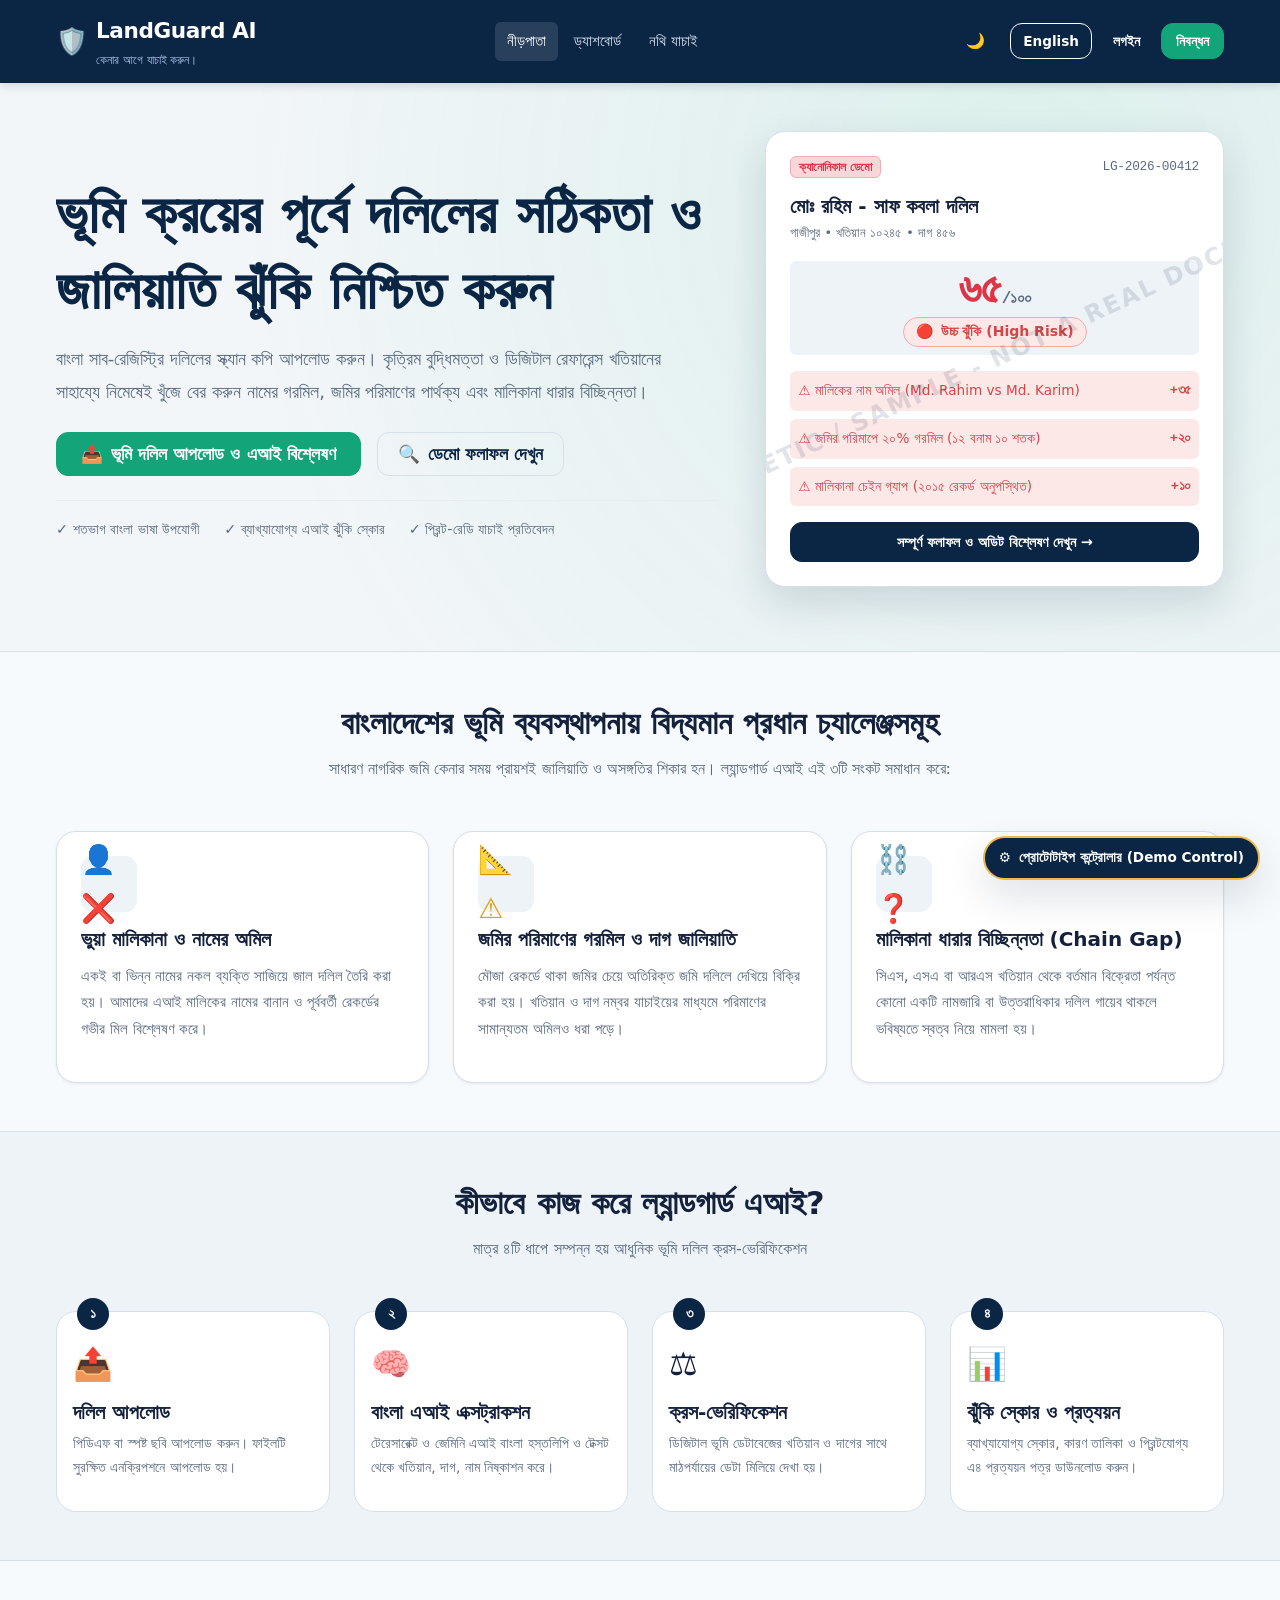
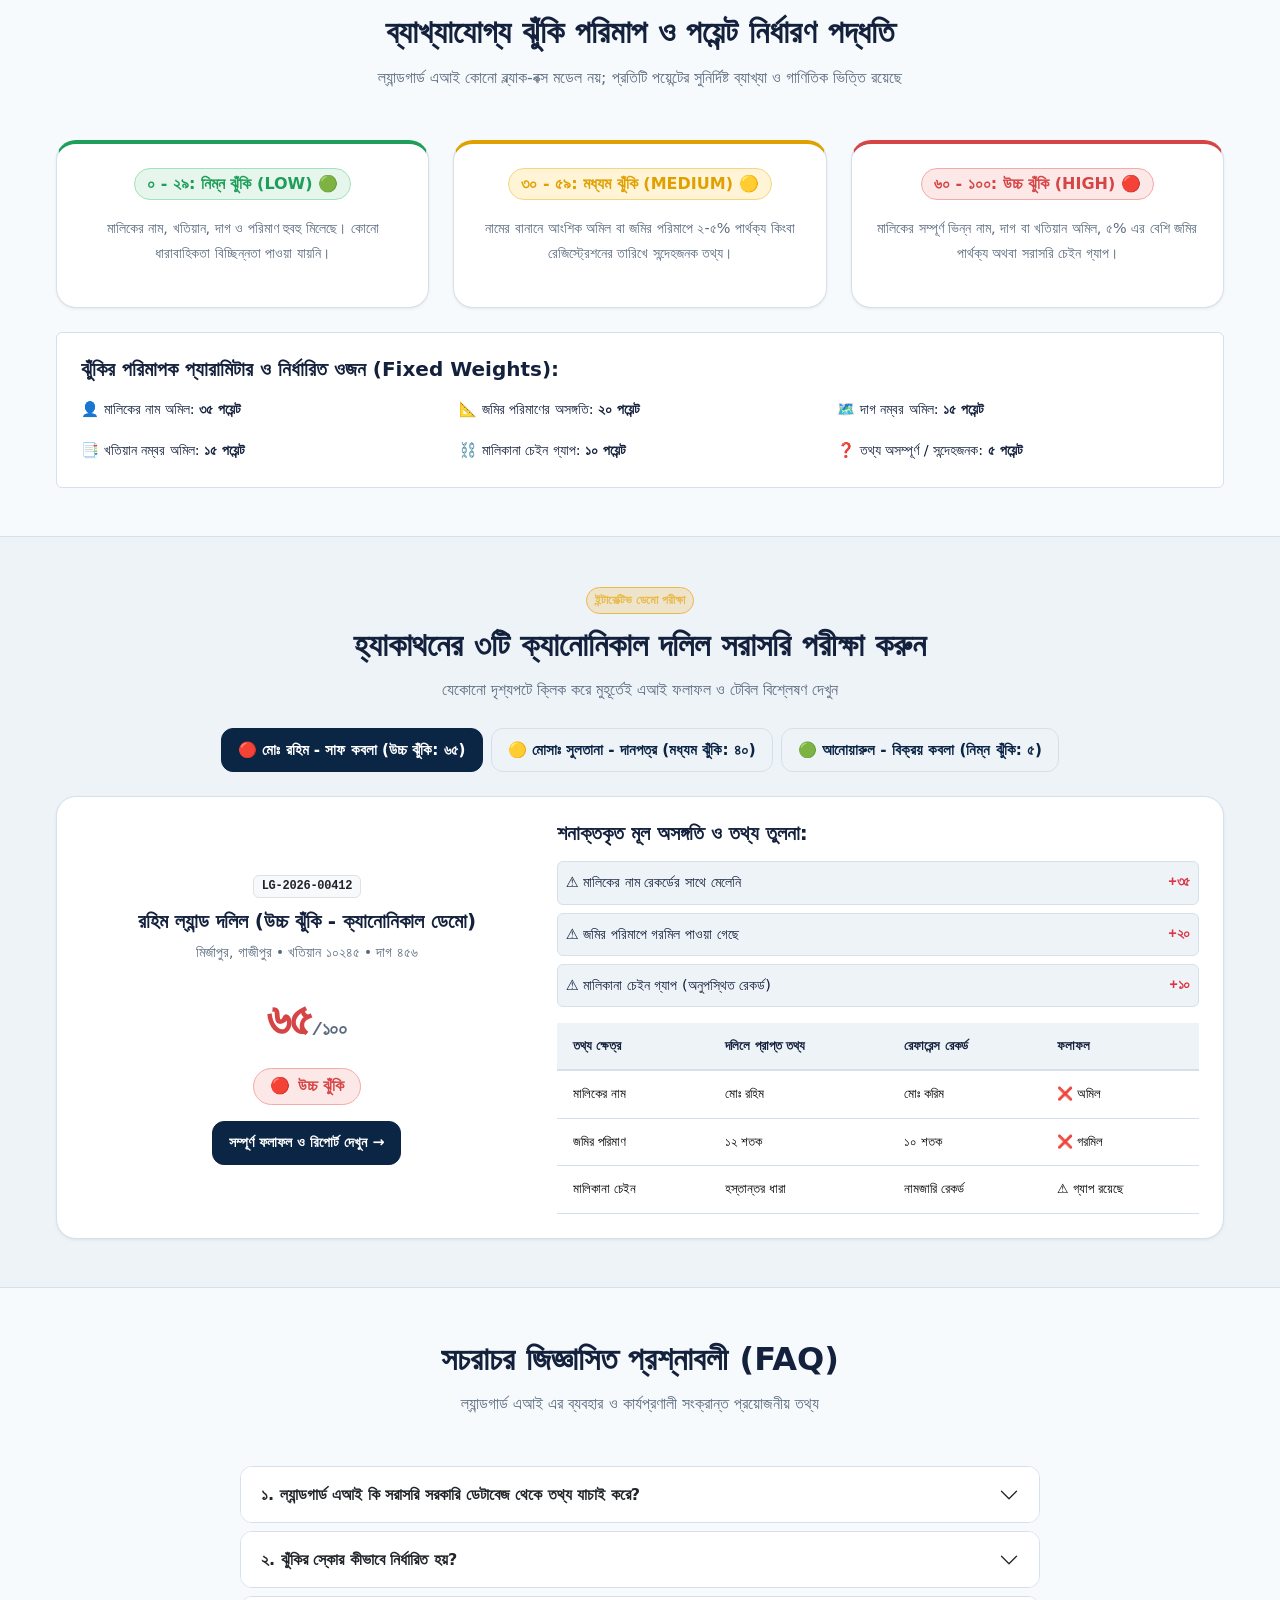
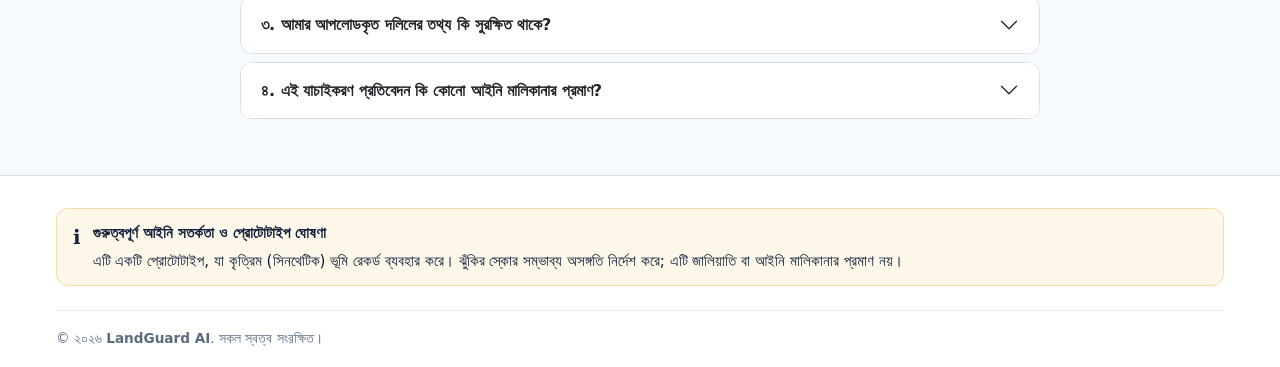
==== commit 01e1e3a7: "chore(ui): remove hackathon and team PROTON badge and footer line from all pages" ====
--- a/frontend/index.html
+++ b/frontend/index.html
@@ -4,7 +4,7 @@
   <meta charset="UTF-8">
   <meta name="viewport" content="width=device-width, initial-scale=1.0">
   <title>LandGuard AI - কেনার আগে যাচাই করুন | ভূমি দলিল যাচাইকরণ প্ল্যাটফর্ম</title>
-  <meta name="description" content="বাংলা-প্রথম এআইনির্ভর ভূমি দলিল যাচাইকরণ ও জালিয়াতি ঝুঁকি সনাক্তকরণ প্রোটোটাইপ। ল্যান্ডটেক ইনোভেশন হ্যাকাথন ২০২৬, টিম প্রোটন।">
+  <meta name="description" content="বাংলা-প্রথম এআইনির্ভর ভূমি দলিল যাচাইকরণ ও জালিয়াতি ঝুঁকি সনাক্তকরণ প্রোটোটাইপ।">
   <link rel="preconnect" href="https://fonts.googleapis.com">
   <link rel="preconnect" href="https://fonts.gstatic.com" crossorigin>
   <link href="https://fonts.googleapis.com/css2?family=Inter:wght@400;500;600&family=Noto+Sans+Bengali:wght@400;500;600;700&family=Poppins:wght@600;700&family=JetBrains+Mono:wght@500;600&display=swap" rel="stylesheet">
@@ -112,9 +112,6 @@
       <div class="container-lg-custom">
         <div class="row align-items-center g-5">
           <div class="col-12 col-lg-7">
-            <span class="badge mb-3 px-3 py-2" style="background-color: var(--color-surface); border: 1px solid var(--color-border); color: var(--color-primary); font-size: 0.85rem; border-radius: var(--radius-pill);">
-              🚀 ল্যান্ডটেক ইনোভেশন হ্যাকাথন ২০২৬ · দল: প্রোটন (PROTON)
-            </span>
             <h1 class="display-hero mb-3" style="color: var(--color-primary);">
               ভূমি ক্রয়ের পূর্বে দলিলের সঠিকতা ও জালিয়াতি ঝুঁকি নিশ্চিত করুন
             </h1>
@@ -434,9 +431,6 @@
       <div class="d-flex flex-column flex-md-row justify-content-between align-items-center gap-3 pt-3 border-top border-light-subtle" style="font-size: 0.85rem;">
         <div>
           © ২০২৬ <strong>LandGuard AI</strong>. সকল স্বত্ব সংরক্ষিত।
-        </div>
-        <div data-i18n="disclaimer.footer_note">
-          ল্যান্ডটেক ইনোভেশন হ্যাকাথন ২০২৬ · দল: প্রোটন (PROTON)
         </div>
       </div>
     </div>
